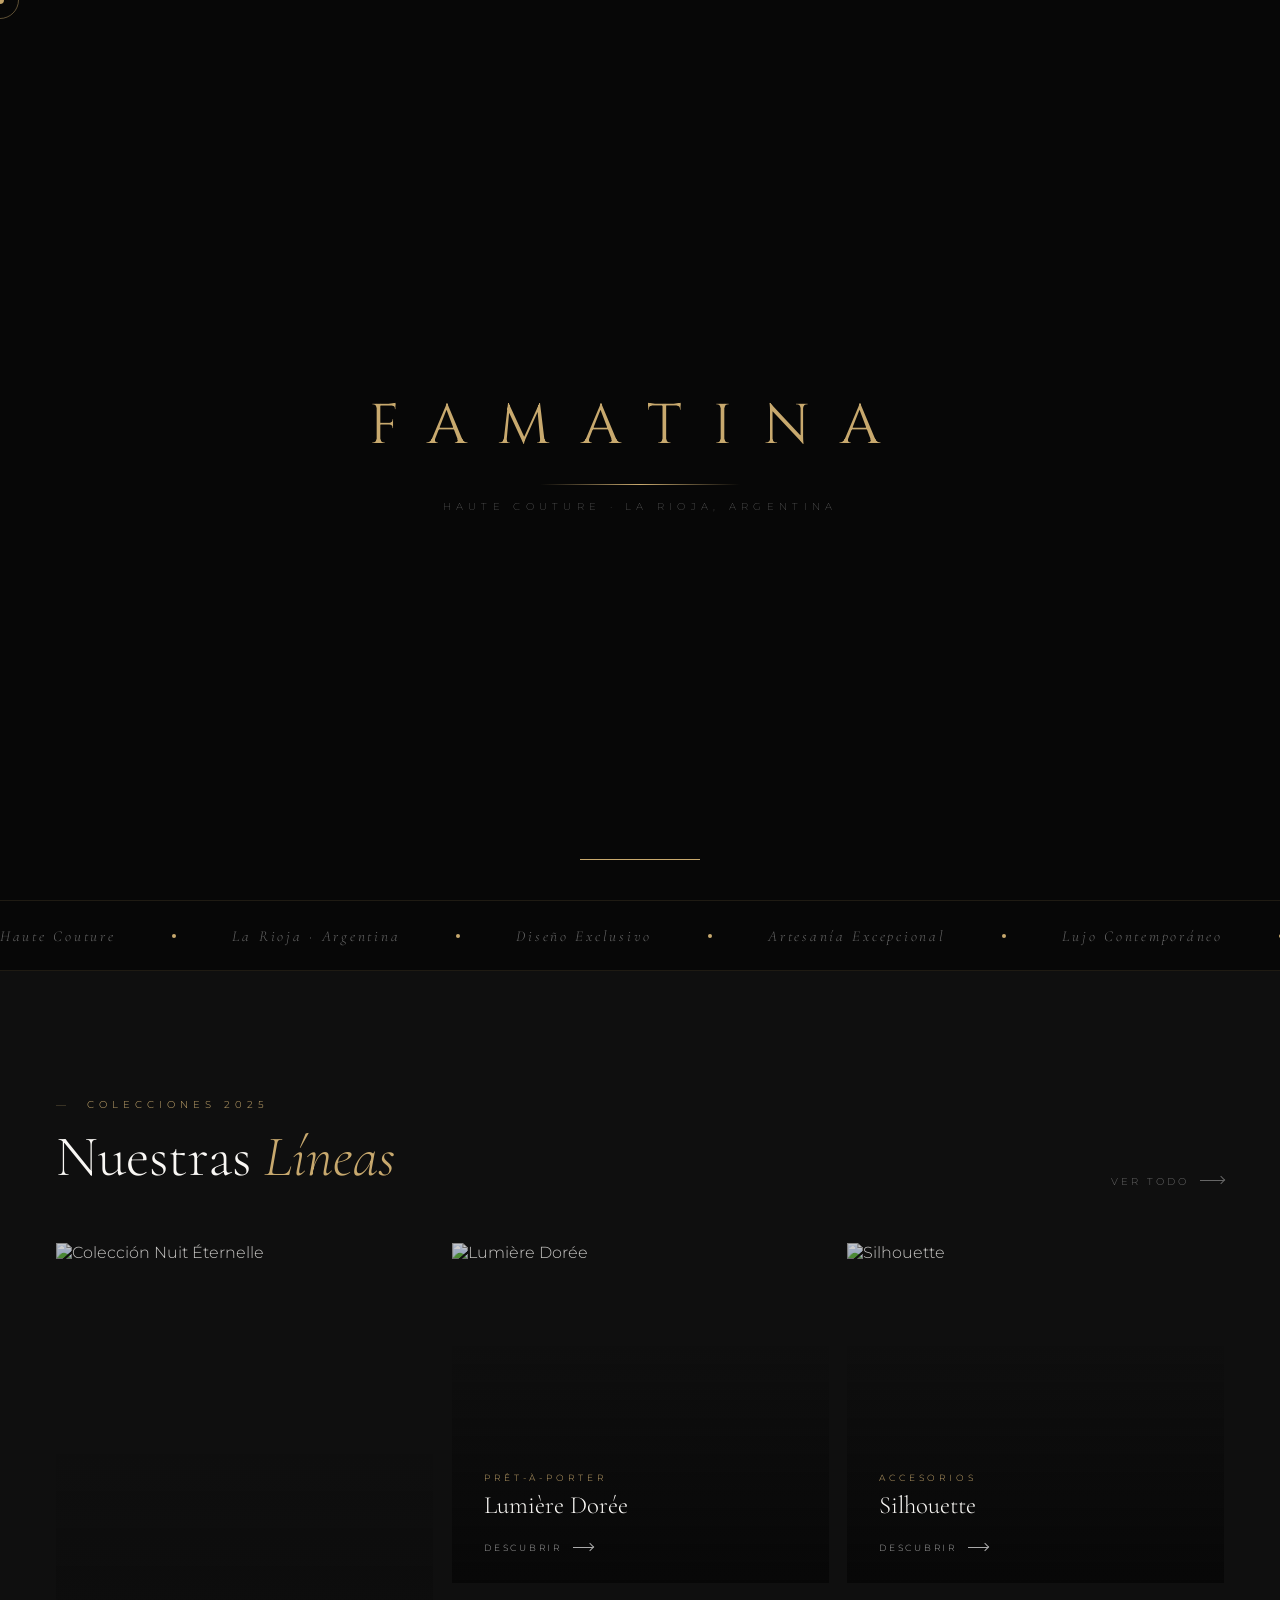
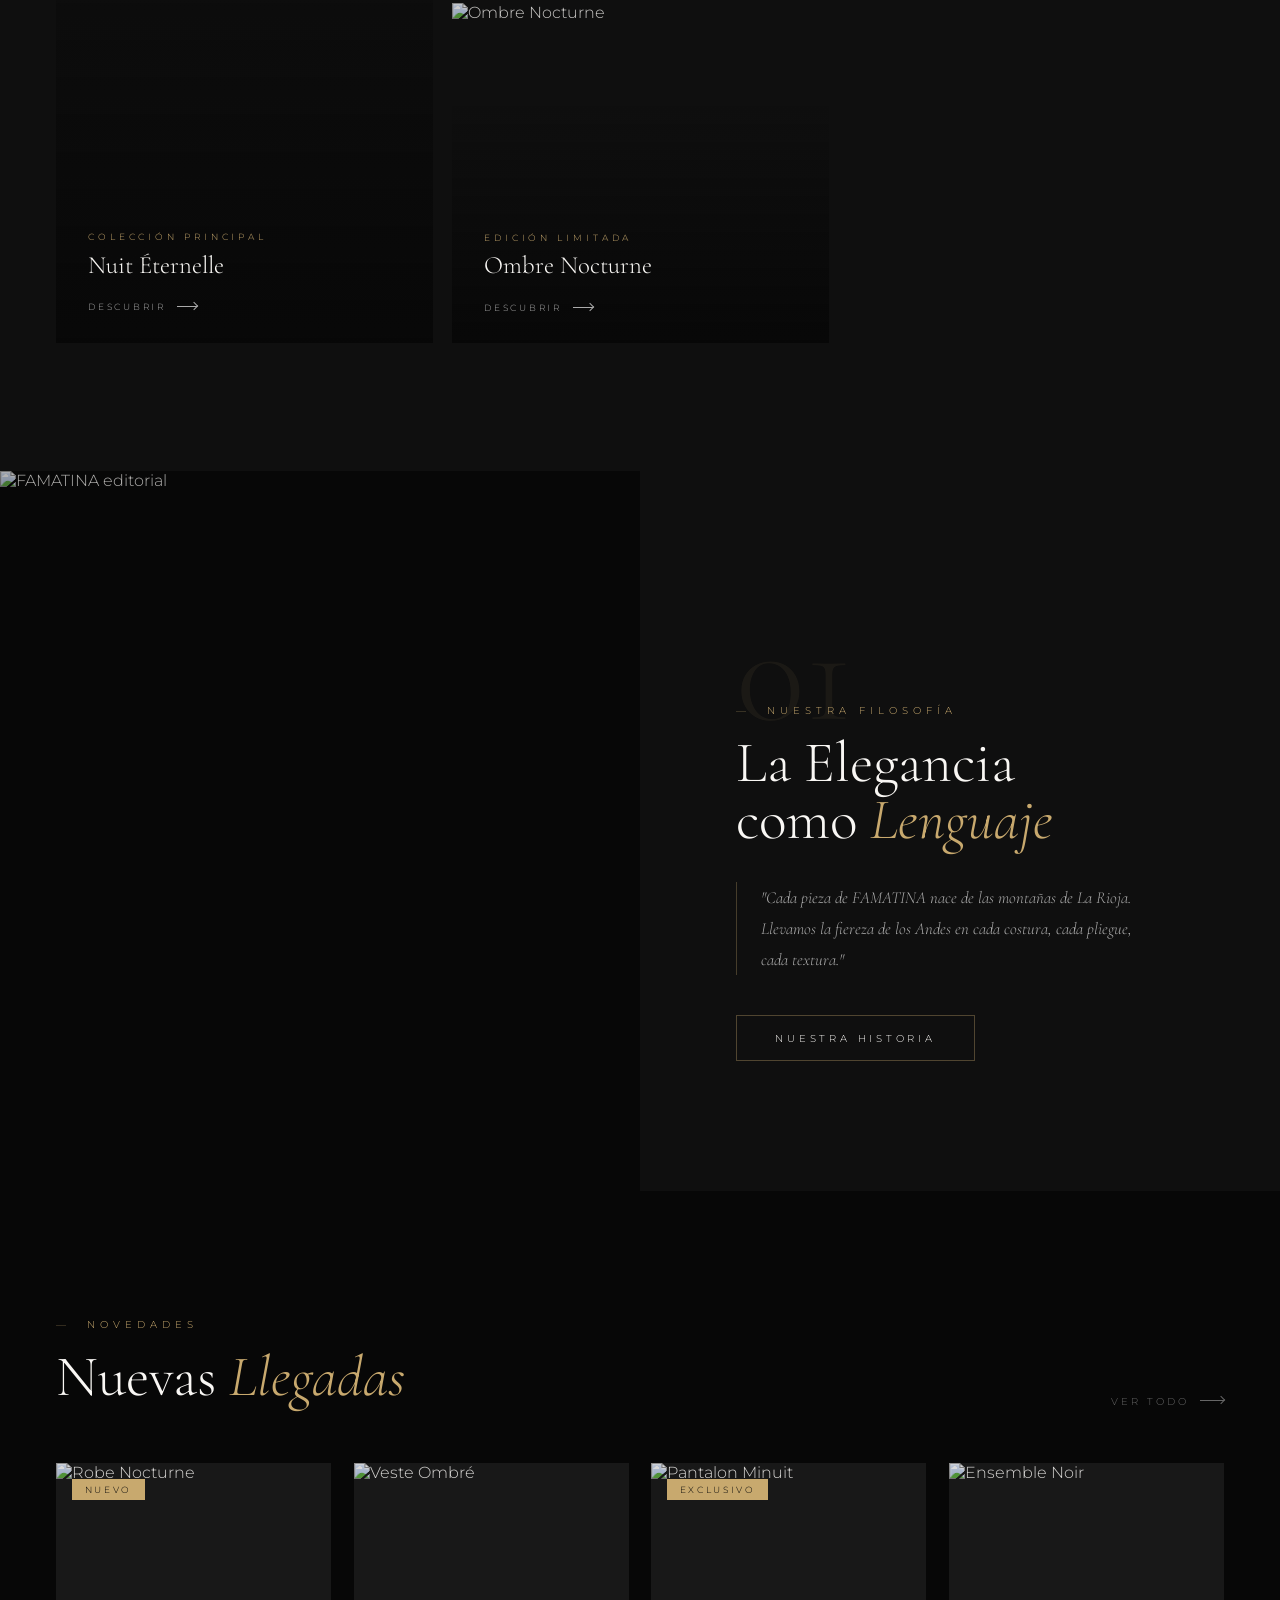
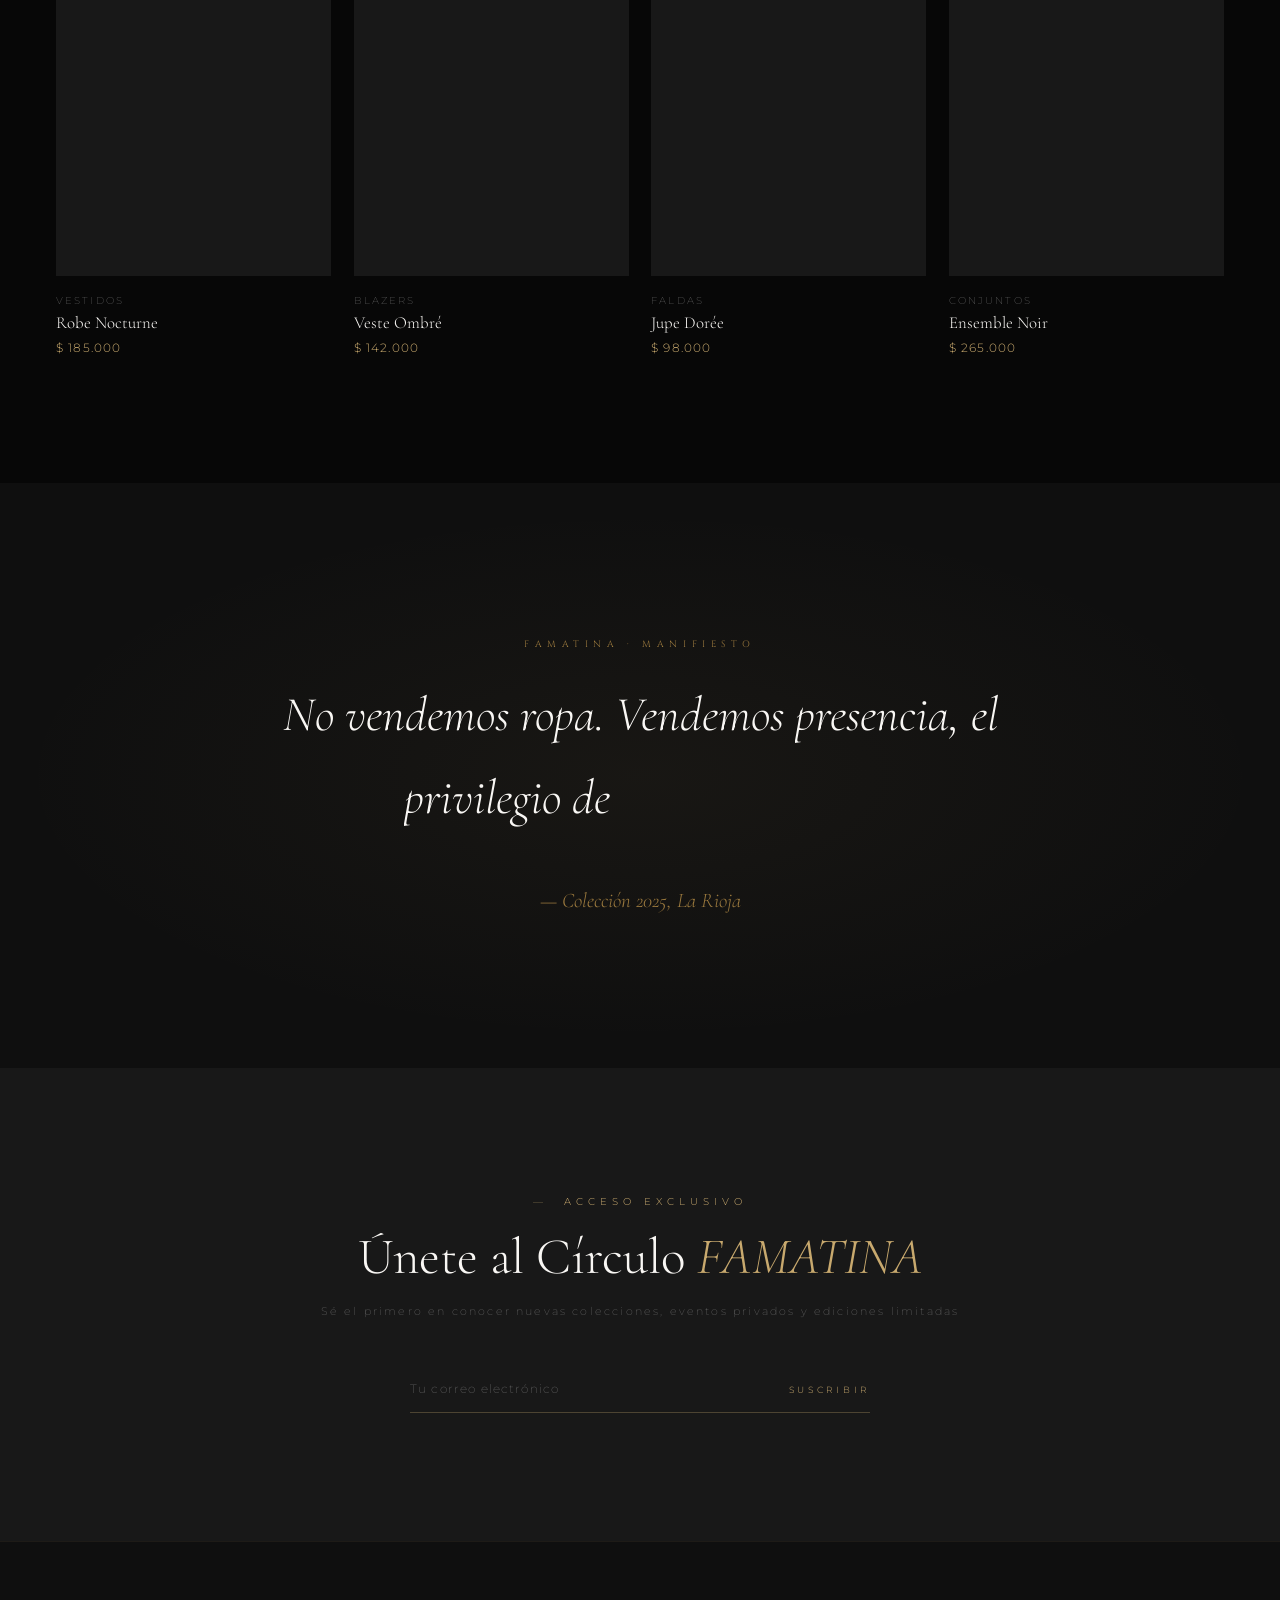
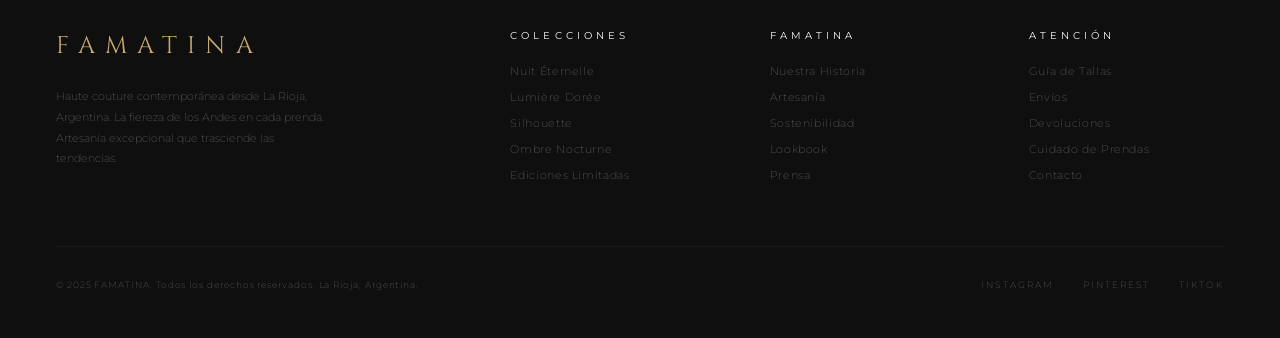
==== index.html @ a71c93b6 "FAMATINA — Sitio web completo - 5 páginas: index, colecciones, lookbook, nosotros, contacto - Animac" ====
<!DOCTYPE html>
<html lang="es">
<head>
  <meta charset="UTF-8">
  <meta name="viewport" content="width=device-width,initial-scale=1.0">
  <title>FAMATINA — Haute Couture</title>
  <link rel="preconnect" href="https://fonts.googleapis.com">
  <link rel="preconnect" href="https://fonts.gstatic.com" crossorigin>
  <link href="https://fonts.googleapis.com/css2?family=Cormorant+Garamond:ital,wght@0,200;0,300;0,400;0,600;1,200;1,300;1,400;1,600&family=Montserrat:wght@100;200;300;400;500&family=Cinzel:wght@400;600;700&display=swap" rel="stylesheet">
  <link rel="stylesheet" href="styles.css">
  <style>
    /* ── HERO ── */
    .hero {
      height:100vh; min-height:700px; position:relative;
      display:flex; align-items:flex-end; padding:7rem 3.5rem 5rem;
      overflow:hidden;
    }
    .hero-bg {
      position:absolute; inset:0; z-index:0;
      background:linear-gradient(145deg,#0a0a08 0%,#0e0c08 50%,#0a0a0a 100%);
    }
    /* Right editorial panel with real fashion image */
    .hero-panel {
      position:absolute; right:0; top:0;
      width:52%; height:100%; z-index:1; overflow:hidden;
    }
    .hero-panel img {
      position:absolute; inset:0; width:100%; height:100%;
      object-fit:cover; object-position:center top;
      filter:brightness(.75) contrast(1.1) saturate(.85);
    }
    .hero-panel::after {
      content:''; position:absolute; inset:0;
      background:linear-gradient(90deg, var(--c-black) 0%, transparent 40%);
      z-index:2;
    }
    .hero-fade {
      position:absolute; inset:0; z-index:2;
      background:
        linear-gradient(90deg, var(--c-black) 28%, rgba(7,7,7,.55) 50%, rgba(7,7,7,.1) 75%),
        linear-gradient(180deg, rgba(7,7,7,.25) 0%, transparent 20%, transparent 65%, rgba(7,7,7,.7) 100%);
    }
    .hero-content { position:relative; z-index:3; max-width:620px; }
    .hero-eyebrow {
      font-size:.62rem; font-weight:300; letter-spacing:.5em;
      text-transform:uppercase; color:var(--c-gold);
      margin-bottom:1.8rem; display:flex; align-items:center; gap:1.2rem;
      opacity:0; animation:fadeUp 1s 2.6s var(--ease-out) forwards;
    }
    .hero-eyebrow::before { content:''; width:30px; height:1px; background:var(--c-gold-d); }
    .hero-h1 {
      font-family:var(--f-serif); font-size:clamp(3.5rem,7.5vw,7.5rem);
      font-weight:200; line-height:.88; letter-spacing:-.01em; color:var(--c-white);
      margin-bottom:.5rem;
      opacity:0; animation:fadeUp 1.2s 2.8s var(--ease-out) forwards;
    }
    .hero-brand {
      font-family:var(--f-display); font-size:clamp(3rem,7vw,7rem);
      font-weight:600; letter-spacing:.08em; color:var(--c-gold);
      line-height:1; margin-bottom:2.2rem;
      opacity:0; animation:fadeUp 1.2s 3s var(--ease-out) forwards;
    }
    .hero-flip-line {
      font-family:var(--f-serif); font-size:1.3rem; font-weight:200;
      color:var(--c-silver); margin-bottom:3rem;
      display:flex; align-items:center; gap:.5rem; flex-wrap:wrap;
      opacity:0; animation:fadeUp 1s 3.2s var(--ease-out) forwards;
    }
    .hero-ctas {
      display:flex; gap:1.25rem; flex-wrap:wrap;
      opacity:0; animation:fadeUp 1s 3.4s var(--ease-out) forwards;
    }
    .hero-scroll {
      position:absolute; bottom:2.5rem; right:3.5rem; z-index:3;
      display:flex; flex-direction:column; align-items:center; gap:.8rem;
      opacity:0; animation:fadeUp .8s 3.8s ease forwards;
    }
    .hero-scroll span {
      writing-mode:vertical-rl; font-size:.55rem; font-weight:200;
      letter-spacing:.5em; text-transform:uppercase; color:var(--c-gray);
    }
    .scroll-line {
      width:1px; height:0;
      background:linear-gradient(180deg, var(--c-gold), transparent);
      animation:scrollGrow 1.5s 4s ease infinite alternate;
    }
    @keyframes scrollGrow { from{height:0;opacity:0} to{height:55px;opacity:1} }
    @keyframes fadeUp { from{opacity:0;transform:translateY(16px)} to{opacity:1;transform:translateY(0)} }

    /* ── COLLECTIONS ── */
    .sec-col { padding:8rem 3.5rem; background:var(--c-off); }
    .col-hdr { display:flex; justify-content:space-between; align-items:flex-end; margin-bottom:3.5rem; }
    .col-grid {
      display:grid; grid-template-columns:repeat(3,1fr);
      grid-template-rows:1fr 1fr; gap:1.2rem; height:700px;
    }
    .col-card { position:relative; overflow:hidden; cursor:none; }
    .col-card:first-child { grid-row:span 2; }
    .col-card img {
      position:absolute; inset:0; width:100%; height:100%;
      object-fit:cover; transition:transform .9s var(--ease-out);
      filter:brightness(.8) saturate(.9);
    }
    .col-card:hover img { transform:scale(1.06); }

    /* ── EDITORIAL SPLIT ── */
    .sec-edit { display:grid; grid-template-columns:1fr 1fr; min-height:80vh; }
    .edit-img { position:relative; overflow:hidden; }
    .edit-img img { position:absolute; inset:0; width:100%; height:100%; object-fit:cover; object-position:top center; filter:brightness(.7) saturate(.85); transition:transform .9s var(--ease-out); }
    .sec-edit:hover .edit-img img { transform:scale(1.04); }
    .edit-copy { display:flex; flex-direction:column; justify-content:center; padding:7rem 6rem; background:var(--c-off); }
    .edit-num { font-family:var(--f-serif); font-size:9rem; font-weight:200; color:rgba(200,169,110,.07); line-height:1; margin-bottom:-2.5rem; }
    .edit-quote {
      font-family:var(--f-serif); font-size:1.05rem; font-weight:300; font-style:italic;
      line-height:1.85; color:var(--c-silver); max-width:400px; margin:2rem 0 2.5rem;
      padding-left:1.5rem; border-left:1px solid rgba(200,169,110,.3);
    }

    /* ── NEW ARRIVALS ── */
    .sec-arr { padding:8rem 3.5rem; background:var(--c-black); }
    .arr-hdr { display:flex; justify-content:space-between; align-items:flex-end; margin-bottom:3.5rem; }
    .arr-grid { display:grid; grid-template-columns:repeat(4,1fr); gap:1.4rem; }
    .prod { position:relative; }
    .prod-img { aspect-ratio:2/3; overflow:hidden; margin-bottom:1.2rem; position:relative; background:var(--c-dark); }
    .prod-img img { position:absolute; inset:0; width:100%; height:100%; object-fit:cover; object-position:top; filter:brightness(.85) saturate(.9); transition:transform .7s var(--ease-out); }
    .prod:hover .prod-img img { transform:scale(1.05); }
    .prod-tag { position:absolute; top:1rem; left:1rem; font-size:.55rem; font-weight:300; letter-spacing:.3em; text-transform:uppercase; color:var(--c-black); background:var(--c-gold); padding:.3rem .8rem; z-index:2; }
    .prod-fav {
      position:absolute; top:1rem; right:1rem;
      width:34px; height:34px; display:flex; align-items:center; justify-content:center;
      background:rgba(7,7,7,.75); backdrop-filter:blur(4px); border:1px solid rgba(200,169,110,.2);
      opacity:0; transition:opacity .3s; z-index:2;
    }
    .prod:hover .prod-fav { opacity:1; }
    .prod-add {
      position:absolute; bottom:0; left:0; right:0; padding:1rem; text-align:center;
      background:rgba(200,169,110,.92); font-size:.58rem; font-weight:300;
      letter-spacing:.35em; text-transform:uppercase; color:var(--c-black);
      transform:translateY(100%); transition:transform .4s var(--ease-out); z-index:2;
    }
    .prod:hover .prod-add { transform:translateY(0); }
    .prod-cat { font-size:.6rem; font-weight:200; letter-spacing:.22em; text-transform:uppercase; color:var(--c-gray); margin-bottom:.4rem; }
    .prod-name { font-family:var(--f-serif); font-size:1.05rem; font-weight:300; color:var(--c-white); margin-bottom:.5rem; }
    .prod-price { font-size:.72rem; font-weight:300; letter-spacing:.1em; color:var(--c-gold); }

    /* ── MANIFESTO ── */
    .sec-mani {
      min-height:65vh; display:flex; align-items:center; justify-content:center;
      background:var(--c-off); text-align:center; position:relative; overflow:hidden; padding:8rem 3.5rem;
    }
    .sec-mani::before { content:''; position:absolute; inset:0; background:radial-gradient(ellipse 70% 65% at 50% 50%,rgba(200,169,110,.05) 0%,transparent 70%); }
    .mani-inner { position:relative; z-index:1; max-width:820px; }
    .mani-label { font-family:var(--f-display); font-size:.58rem; letter-spacing:.6em; text-transform:uppercase; color:var(--c-gold-d); margin-bottom:2rem; }
    .mani-quote { font-family:var(--f-serif); font-size:clamp(1.8rem,3.8vw,3.2rem); font-weight:200; line-height:1.35; color:var(--c-white); font-style:italic; margin-bottom:2.5rem; }
    .mani-quote strong { font-weight:400; color:var(--c-gold); font-style:normal; }
    .mani-sig { font-family:var(--f-serif); font-size:1.3rem; font-weight:200; font-style:italic; color:var(--c-gold-d); }

    /* ── NEWSLETTER ── */
    .sec-news { background:var(--c-dark); padding:8rem 3.5rem; text-align:center; }
    .news-title { font-family:var(--f-serif); font-size:clamp(2rem,4vw,3.5rem); font-weight:200; color:var(--c-white); margin-bottom:1rem; }
    .news-sub { font-size:.68rem; font-weight:200; letter-spacing:.2em; color:var(--c-gray); margin-bottom:3rem; }
    .news-form { display:flex; max-width:460px; margin:0 auto; border-bottom:1px solid rgba(200,169,110,.3); }
    .news-input { flex:1; background:none; border:none; outline:none; font-family:var(--f-sans); font-size:.72rem; font-weight:200; letter-spacing:.1em; color:var(--c-white); padding:1rem 0; }
    .news-input::placeholder { color:var(--c-gray); }
    .news-btn { font-size:.58rem; font-weight:300; letter-spacing:.4em; text-transform:uppercase; color:var(--c-gold); padding:1rem 0 1rem 1.5rem; transition:color .3s, letter-spacing .3s; }
    .news-btn:hover { color:var(--c-gold-l); letter-spacing:.5em; }

    /* ── RESPONSIVE ── */
    @media (max-width:1024px) { .arr-grid{grid-template-columns:repeat(2,1fr);} }
    @media (max-width:900px) {
      .hero{padding:5rem 2rem 4rem;}
      .col-grid{grid-template-columns:1fr 1fr;height:auto;}
      .col-card:first-child{grid-row:auto;grid-column:span 2;aspect-ratio:16/9;}
      .col-card:not(:first-child){aspect-ratio:3/4;}
      .sec-edit{grid-template-columns:1fr;}
      .edit-img{display:none;} .edit-copy{padding:5rem 3rem;}
    }
    @media (max-width:600px) {
      .sec-col,.sec-arr,.sec-mani,.sec-news{padding:5rem 1.5rem;}
      .hero{padding:5rem 1.5rem 3.5rem;}
      .hero-panel{width:0;}
      .col-grid{grid-template-columns:1fr;height:auto;}
      .col-card:first-child{grid-column:auto;aspect-ratio:3/4;}
      .arr-grid{grid-template-columns:1fr;}
      .hero-ctas{flex-direction:column;}
    }
  </style>
</head>
<body>

<div id="cursor"></div>
<div id="cursor-ring"></div>

<!-- LOADER -->
<div id="loader">
  <div class="ld-logo scramble-text" data-text="FAMATINA">FAMATINA</div>
  <div class="ld-line"></div>
  <div class="ld-sub">Haute Couture · La Rioja, Argentina</div>
  <div class="ld-bar"></div>
</div>

<!-- NAV -->
<nav id="nav">
  <div class="nav-group left">
    <a href="colecciones.html" class="nav-link">Colecciones</a>
    <a href="lookbook.html" class="nav-link">Lookbook</a>
    <a href="nosotros.html" class="nav-link">Nosotros</a>
  </div>
  <a href="index.html" class="nav-logo sparkle-el">FAMATINA</a>
  <div class="nav-group">
    <a href="contacto.html" class="nav-link">Contacto</a>
    <a href="#" aria-label="Buscar">
      <svg class="nav-ico" viewBox="0 0 24 24"><circle cx="11" cy="11" r="7"/><path d="m21 21-4.4-4.4"/></svg>
    </a>
    <a href="#" aria-label="Carrito">
      <svg class="nav-ico" viewBox="0 0 24 24"><path d="M6 2 3 6v14a2 2 0 0 0 2 2h14a2 2 0 0 0 2-2V6l-3-4z"/><line x1="3" y1="6" x2="21" y2="6"/><path d="M16 10a4 4 0 0 1-8 0"/></svg>
    </a>
  </div>
</nav>

<!-- HERO -->
<section class="hero">
  <div class="hero-bg">
    <div class="aurora-bg"></div>
    <div class="beam-container">
      <div class="beam beam-1"></div>
      <div class="beam beam-2"></div>
      <div class="beam beam-3"></div>
    </div>
  </div>
  <div class="hero-panel">
    <img src="https://images.unsplash.com/photo-1515886657613-9f3515b0c78f?w=900&h=1200&fit=crop&auto=format&q=80" alt="FAMATINA fashion editorial" loading="eager">
  </div>
  <div class="hero-fade"></div>
  <div class="hero-content">
    <p class="hero-eyebrow">Colección Otoño · Invierno 2025</p>
    <h1 class="hero-h1">El Arte de</h1>
    <div class="hero-brand">FAMATINA</div>
    <p class="hero-flip-line">
      La
      <span class="flip-words-wrap" data-words="Elegancia,Presencia,Identidad,Gracia,Poderío"></span>
      &nbsp;argentina
    </p>
    <div class="hero-ctas">
      <a href="colecciones.html" class="btn btn-gold mag-btn">Explorar Colección</a>
      <a href="lookbook.html" class="btn btn-ghost mag-btn">Ver Lookbook</a>
    </div>
  </div>
  <div class="hero-scroll" aria-hidden="true">
    <div class="scroll-line"></div>
    <span>Scroll</span>
  </div>
</section>

<!-- MARQUEE -->
<div class="marquee-wrap" aria-hidden="true">
  <div class="marquee-track">
    <span class="m-item">Haute Couture <span class="m-dot"></span></span>
    <span class="m-item">La Rioja · Argentina <span class="m-dot"></span></span>
    <span class="m-item">Diseño Exclusivo <span class="m-dot"></span></span>
    <span class="m-item">Artesanía Excepcional <span class="m-dot"></span></span>
    <span class="m-item">Lujo Contemporáneo <span class="m-dot"></span></span>
    <span class="m-item">Edición Limitada <span class="m-dot"></span></span>
    <span class="m-item">Haute Couture <span class="m-dot"></span></span>
    <span class="m-item">La Rioja · Argentina <span class="m-dot"></span></span>
    <span class="m-item">Diseño Exclusivo <span class="m-dot"></span></span>
    <span class="m-item">Artesanía Excepcional <span class="m-dot"></span></span>
    <span class="m-item">Lujo Contemporáneo <span class="m-dot"></span></span>
    <span class="m-item">Edición Limitada <span class="m-dot"></span></span>
  </div>
</div>

<!-- COLLECTIONS -->
<section class="sec-col">
  <div class="col-hdr">
    <div>
      <p class="s-label rv">Colecciones 2025</p>
      <h2 class="s-title rv rv-d1">Nuestras <em>Líneas</em></h2>
    </div>
    <a href="colecciones.html" class="arr-link rv rv-d2">Ver Todo <span class="arr"></span></a>
  </div>
  <div class="col-grid spotlight-grid">
    <div class="col-card moving-border-card tilt-card rv">
      <img src="https://images.unsplash.com/photo-1558618666-fcd25c85cd64?w=600&h=900&fit=crop&auto=format&q=80" alt="Colección Nuit Éternelle">
      <div class="card-shade"></div>
      <div class="card-info">
        <p class="card-cat">Colección Principal</p>
        <h3 class="card-name">Nuit Éternelle</h3>
        <a href="colecciones.html" class="card-cta">Descubrir <span class="card-arr"></span></a>
      </div>
    </div>
    <div class="col-card moving-border-card tilt-card rv rv-d1">
      <img src="https://images.unsplash.com/photo-1539109136881-3be0616acf4b?w=600&h=500&fit=crop&auto=format&q=80" alt="Lumière Dorée">
      <div class="card-shade"></div>
      <div class="card-info">
        <p class="card-cat">Prêt-à-Porter</p>
        <h3 class="card-name">Lumière Dorée</h3>
        <a href="colecciones.html" class="card-cta">Descubrir <span class="card-arr"></span></a>
      </div>
    </div>
    <div class="col-card moving-border-card tilt-card rv rv-d2">
      <img src="https://images.unsplash.com/photo-1445205170230-053b83016050?w=600&h=500&fit=crop&auto=format&q=80" alt="Silhouette">
      <div class="card-shade"></div>
      <div class="card-info">
        <p class="card-cat">Accesorios</p>
        <h3 class="card-name">Silhouette</h3>
        <a href="colecciones.html" class="card-cta">Descubrir <span class="card-arr"></span></a>
      </div>
    </div>
    <div class="col-card moving-border-card tilt-card rv rv-d3">
      <img src="https://images.unsplash.com/photo-1490481651871-ab68de25d43d?w=600&h=500&fit=crop&auto=format&q=80" alt="Ombre Nocturne">
      <div class="card-shade"></div>
      <div class="card-info">
        <p class="card-cat">Edición Limitada</p>
        <h3 class="card-name">Ombre Nocturne</h3>
        <a href="colecciones.html" class="card-cta">Descubrir <span class="card-arr"></span></a>
      </div>
    </div>
  </div>
</section>

<!-- EDITORIAL SPLIT -->
<section class="sec-edit">
  <div class="edit-img rv">
    <img src="https://images.unsplash.com/photo-1469334031218-e382a71b716b?w=700&h=900&fit=crop&auto=format&q=80" alt="FAMATINA editorial">
  </div>
  <div class="edit-copy">
    <div class="edit-num rv">01</div>
    <p class="s-label rv rv-d1">Nuestra Filosofía</p>
    <h2 class="s-title rv rv-d2">La Elegancia<br>como <em>Lenguaje</em></h2>
    <blockquote class="edit-quote rv rv-d3">
      "Cada pieza de FAMATINA nace de las montañas de La Rioja. Llevamos la fiereza de los Andes en cada costura, cada pliegue, cada textura."
    </blockquote>
    <a href="nosotros.html" class="btn btn-ghost rv rv-d4" style="display:inline-flex;align-self:flex-start;">Nuestra Historia</a>
  </div>
</section>

<!-- NEW ARRIVALS -->
<section class="sec-arr">
  <div class="arr-hdr">
    <div>
      <p class="s-label rv">Novedades</p>
      <h2 class="s-title rv rv-d1">Nuevas <em>Llegadas</em></h2>
    </div>
    <a href="colecciones.html" class="arr-link rv rv-d2">Ver Todo <span class="arr"></span></a>
  </div>
  <div class="arr-grid spotlight-grid">
    <div class="prod rv rv-d1">
      <div class="prod-img tilt-card">
        <img src="https://images.unsplash.com/photo-1568252542512-9fe8fe9c87bb?w=500&h=750&fit=crop&auto=format&q=80" alt="Robe Nocturne">
        <span class="prod-tag">Nuevo</span>
        <div class="prod-fav" aria-label="Favorito"><svg width="14" height="14" viewBox="0 0 24 24" fill="none" stroke="#C8A96E" stroke-width="1.5"><path d="M20.84 4.61a5.5 5.5 0 0 0-7.78 0L12 5.67l-1.06-1.06a5.5 5.5 0 0 0-7.78 7.78l1.06 1.06L12 21.23l7.78-7.78 1.06-1.06a5.5 5.5 0 0 0 0-7.78z"/></svg></div>
        <div class="prod-add">Agregar al carrito</div>
      </div>
      <p class="prod-cat">Vestidos</p>
      <h4 class="prod-name">Robe Nocturne</h4>
      <p class="prod-price">$ 185.000</p>
    </div>
    <div class="prod rv rv-d2">
      <div class="prod-img tilt-card">
        <img src="https://images.unsplash.com/photo-1509631179647-0177331693ae?w=500&h=750&fit=crop&auto=format&q=80" alt="Veste Ombré">
        <div class="prod-fav" aria-label="Favorito"><svg width="14" height="14" viewBox="0 0 24 24" fill="none" stroke="#C8A96E" stroke-width="1.5"><path d="M20.84 4.61a5.5 5.5 0 0 0-7.78 0L12 5.67l-1.06-1.06a5.5 5.5 0 0 0-7.78 7.78l1.06 1.06L12 21.23l7.78-7.78 1.06-1.06a5.5 5.5 0 0 0 0-7.78z"/></svg></div>
        <div class="prod-add">Agregar al carrito</div>
      </div>
      <p class="prod-cat">Blazers</p>
      <h4 class="prod-name">Veste Ombré</h4>
      <p class="prod-price">$ 142.000</p>
    </div>
    <div class="prod rv rv-d3">
      <div class="prod-img tilt-card">
        <img src="https://images.unsplash.com/photo-1483985988355-763728e1935b?w=500&h=750&fit=crop&auto=format&q=80" alt="Pantalon Minuit">
        <span class="prod-tag">Exclusivo</span>
        <div class="prod-fav" aria-label="Favorito"><svg width="14" height="14" viewBox="0 0 24 24" fill="none" stroke="#C8A96E" stroke-width="1.5"><path d="M20.84 4.61a5.5 5.5 0 0 0-7.78 0L12 5.67l-1.06-1.06a5.5 5.5 0 0 0-7.78 7.78l1.06 1.06L12 21.23l7.78-7.78 1.06-1.06a5.5 5.5 0 0 0 0-7.78z"/></svg></div>
        <div class="prod-add">Agregar al carrito</div>
      </div>
      <p class="prod-cat">Faldas</p>
      <h4 class="prod-name">Jupe Dorée</h4>
      <p class="prod-price">$ 98.000</p>
    </div>
    <div class="prod rv rv-d4">
      <div class="prod-img tilt-card">
        <img src="https://images.unsplash.com/photo-1434389677669-e08b4cac3105?w=500&h=750&fit=crop&auto=format&q=80" alt="Ensemble Noir">
        <div class="prod-fav" aria-label="Favorito"><svg width="14" height="14" viewBox="0 0 24 24" fill="none" stroke="#C8A96E" stroke-width="1.5"><path d="M20.84 4.61a5.5 5.5 0 0 0-7.78 0L12 5.67l-1.06-1.06a5.5 5.5 0 0 0-7.78 7.78l1.06 1.06L12 21.23l7.78-7.78 1.06-1.06a5.5 5.5 0 0 0 0-7.78z"/></svg></div>
        <div class="prod-add">Agregar al carrito</div>
      </div>
      <p class="prod-cat">Conjuntos</p>
      <h4 class="prod-name">Ensemble Noir</h4>
      <p class="prod-price">$ 265.000</p>
    </div>
  </div>
</section>

<!-- MANIFESTO -->
<section class="sec-mani">
  <div class="mani-inner">
    <p class="mani-label rv">Famatina · Manifiesto</p>
    <blockquote class="mani-quote rv rv-d2 reveal-words">
      No vendemos ropa. Vendemos presencia, el privilegio de ser inolvidable.
    </blockquote>
    <p class="mani-sig rv rv-d3">— Colección 2025, La Rioja</p>
  </div>
</section>

<!-- NEWSLETTER -->
<section class="sec-news">
  <p class="s-label rv" style="justify-content:center;">Acceso Exclusivo</p>
  <h2 class="news-title rv rv-d1">Únete al Círculo <em style="font-style:italic;color:var(--c-gold)">FAMATINA</em></h2>
  <p class="news-sub rv rv-d2">Sé el primero en conocer nuevas colecciones, eventos privados y ediciones limitadas</p>
  <form class="news-form rv rv-d3" onsubmit="return false;">
    <input type="email" class="news-input" placeholder="Tu correo electrónico" aria-label="Email">
    <button type="submit" class="news-btn">Suscribir</button>
  </form>
</section>

<!-- FOOTER -->
<footer>
  <div class="ft-top">
    <div>
      <span class="ft-logo">FAMATINA</span>
      <p class="ft-desc">Haute couture contemporánea desde La Rioja, Argentina. La fiereza de los Andes en cada prenda. Artesanía excepcional que trasciende las tendencias.</p>
    </div>
    <div>
      <p class="ft-col-title">Colecciones</p>
      <div class="ft-links">
        <a href="colecciones.html" class="ft-link">Nuit Éternelle</a>
        <a href="colecciones.html" class="ft-link">Lumière Dorée</a>
        <a href="colecciones.html" class="ft-link">Silhouette</a>
        <a href="colecciones.html" class="ft-link">Ombre Nocturne</a>
        <a href="colecciones.html" class="ft-link">Ediciones Limitadas</a>
      </div>
    </div>
    <div>
      <p class="ft-col-title">FAMATINA</p>
      <div class="ft-links">
        <a href="nosotros.html" class="ft-link">Nuestra Historia</a>
        <a href="nosotros.html" class="ft-link">Artesanía</a>
        <a href="nosotros.html" class="ft-link">Sostenibilidad</a>
        <a href="lookbook.html" class="ft-link">Lookbook</a>
        <a href="contacto.html" class="ft-link">Prensa</a>
      </div>
    </div>
    <div>
      <p class="ft-col-title">Atención</p>
      <div class="ft-links">
        <a href="#" class="ft-link">Guía de Tallas</a>
        <a href="#" class="ft-link">Envíos</a>
        <a href="#" class="ft-link">Devoluciones</a>
        <a href="#" class="ft-link">Cuidado de Prendas</a>
        <a href="contacto.html" class="ft-link">Contacto</a>
      </div>
    </div>
  </div>
  <div class="ft-bottom">
    <p class="ft-copy">© 2025 FAMATINA. Todos los derechos reservados. La Rioja, Argentina.</p>
    <div class="ft-socials">
      <a href="#" class="ft-soc">Instagram</a>
      <a href="#" class="ft-soc">Pinterest</a>
      <a href="#" class="ft-soc">TikTok</a>
    </div>
  </div>
</footer>

<script src="script.js"></script>
</body>
</html>
---- styles.css ----
/* ═══════════════════════════════════════════════
   FAMATINA — Shared Design System
   Animaciones inspiradas en 21st.dev / Aceternity
═══════════════════════════════════════════════ */

/* ── Variables ── */
:root {
  --c-black:  #070707;
  --c-off:    #0F0F0F;
  --c-dark:   #181818;
  --c-mid:    #2A2A2A;
  --c-gray:   #666666;
  --c-silver: #AAAAAA;
  --c-cream:  #EDE8DF;
  --c-white:  #F9F7F4;
  --c-gold:   #C8A96E;
  --c-gold-l: #DFC28E;
  --c-gold-d: #9C7A3E;

  --f-serif:   'Cormorant Garamond', Georgia, serif;
  --f-display: 'Cinzel', Georgia, serif;
  --f-sans:    'Montserrat', Arial, sans-serif;

  --ease-out: cubic-bezier(0.16,1,0.3,1);
  --ease-in:  cubic-bezier(0.7,0,0.84,0);
}

/* ── Reset ── */
*, *::before, *::after { box-sizing:border-box; margin:0; padding:0; }
html { scroll-behavior:smooth; }
body {
  background: var(--c-black);
  color: var(--c-white);
  font-family: var(--f-sans);
  font-weight: 300;
  overflow-x: hidden;
  cursor: none;
}
a { text-decoration:none; color:inherit; }
button { border:none; background:none; cursor:none; font-family:inherit; }
img { display:block; width:100%; height:100%; object-fit:cover; }

/* ── Scrollbar ── */
::-webkit-scrollbar { width:2px; }
::-webkit-scrollbar-track { background:var(--c-black); }
::-webkit-scrollbar-thumb { background:var(--c-gold); }

/* ── Grain texture ── */
body::after {
  content:'';
  position:fixed; inset:0;
  pointer-events:none;
  z-index:8000;
  opacity:0.028;
  background-image:url("data:image/svg+xml,%3Csvg viewBox='0 0 256 256' xmlns='http://www.w3.org/2000/svg'%3E%3Cfilter id='n'%3E%3CfeTurbulence type='fractalNoise' baseFrequency='0.9' numOctaves='4' stitchTiles='stitch'/%3E%3C/filter%3E%3Crect width='100%25' height='100%25' filter='url(%23n)'/%3E%3C/svg%3E");
  background-size:160px;
}

/* ════════════════════════════════
   CURSOR (21st.dev magnetic style)
════════════════════════════════ */
#cursor {
  position:fixed; width:8px; height:8px;
  background:var(--c-gold); border-radius:50%;
  pointer-events:none; z-index:9999;
  transform:translate(-50%,-50%);
  transition:width .2s var(--ease-out), height .2s var(--ease-out), background .2s;
  mix-blend-mode:difference;
}
#cursor-ring {
  position:fixed; width:38px; height:38px;
  border:1px solid rgba(200,169,110,.45); border-radius:50%;
  pointer-events:none; z-index:9998;
  transform:translate(-50%,-50%);
  transition:opacity .3s, transform .08s;
}
.cursor-hover #cursor { width:54px; height:54px; background:rgba(200,169,110,.12); }
.cursor-hover #cursor-ring { opacity:0; }
.cursor-link #cursor { width:14px; height:14px; }

/* ════════════════════════════════
   LOADER
════════════════════════════════ */
#loader {
  position:fixed; inset:0; z-index:9500;
  background:var(--c-black);
  display:flex; flex-direction:column;
  align-items:center; justify-content:center;
  transition:opacity .9s ease, visibility .9s ease;
}
#loader.gone { opacity:0; visibility:hidden; pointer-events:none; }
.ld-logo {
  font-family:var(--f-display);
  font-size:clamp(1.8rem,5vw,3.5rem);
  letter-spacing:.55em; color:var(--c-gold);
  animation:fadeUp 1.2s var(--ease-out) forwards;
}
.ld-line {
  width:0; height:1px;
  background:linear-gradient(90deg,transparent,var(--c-gold),transparent);
  margin-top:1.2rem;
  animation:lineGrow 1.6s .4s var(--ease-out) forwards;
}
.ld-sub {
  font-size:.6rem; font-weight:200; letter-spacing:.55em;
  text-transform:uppercase; color:var(--c-gray);
  margin-top:1rem; opacity:0;
  animation:fadeUp .8s 1.3s ease forwards;
}
.ld-bar {
  position:absolute; bottom:2.5rem;
  width:120px; height:1px; background:var(--c-mid); overflow:hidden;
}
.ld-bar::after {
  content:''; position:absolute; left:0; top:0; height:100%;
  background:var(--c-gold);
  animation:barFill 2s .2s var(--ease-out) forwards;
}
@keyframes fadeUp   { from{opacity:0;transform:translateY(16px)} to{opacity:1;transform:translateY(0)} }
@keyframes lineGrow { from{width:0} to{width:200px} }
@keyframes barFill  { from{width:0} to{width:100%} }

/* ════════════════════════════════
   NAVIGATION
════════════════════════════════ */
nav {
  position:fixed; top:0; left:0; right:0; z-index:500;
  padding:2rem 3.5rem;
  display:flex; align-items:center; justify-content:space-between;
  transition:background .5s, padding .4s, border-color .5s;
  border-bottom:1px solid transparent;
}
nav.scrolled {
  background:rgba(7,7,7,.92);
  backdrop-filter:blur(24px);
  -webkit-backdrop-filter:blur(24px);
  padding:1.2rem 3.5rem;
  border-bottom-color:rgba(200,169,110,.1);
}
.nav-group { display:flex; align-items:center; gap:2.8rem; }
.nav-link {
  font-size:.65rem; font-weight:300; letter-spacing:.22em;
  text-transform:uppercase; color:var(--c-silver); position:relative; transition:color .3s;
}
.nav-link::after {
  content:''; position:absolute; bottom:-3px; left:0;
  width:0; height:1px; background:var(--c-gold);
  transition:width .35s var(--ease-out);
}
.nav-link:hover, .nav-link.active { color:var(--c-white); }
.nav-link:hover::after, .nav-link.active::after { width:100%; }
.nav-logo {
  font-family:var(--f-display);
  font-size:1.25rem; letter-spacing:.42em; color:var(--c-gold); font-weight:400;
  position:absolute; left:50%; transform:translateX(-50%);
  transition:letter-spacing .4s var(--ease-out);
}
.nav-logo:hover { letter-spacing:.55em; }
.nav-ico {
  width:18px; height:18px; stroke:var(--c-silver);
  fill:none; stroke-width:1.5; transition:stroke .3s;
}
.nav-ico:hover { stroke:var(--c-gold); }

/* ════════════════════════════════
   BUTTONS
════════════════════════════════ */
.btn {
  display:inline-flex; align-items:center; gap:.9rem;
  font-family:var(--f-sans); font-size:.62rem; font-weight:300;
  letter-spacing:.38em; text-transform:uppercase; padding:1rem 2.4rem;
  transition:letter-spacing .4s var(--ease-out), background .3s, color .3s, border-color .3s, transform .3s;
  position:relative; overflow:hidden;
}
/* Moving border variant */
.btn-gold { background:var(--c-gold); color:var(--c-black); }
.btn-gold:hover { background:var(--c-gold-l); letter-spacing:.48em; }
.btn-ghost { color:var(--c-white); border:1px solid rgba(200,169,110,.35); }
.btn-ghost:hover { border-color:var(--c-gold); color:var(--c-gold); letter-spacing:.48em; }

/* Magnetic button wrapper */
.mag-wrap { display:inline-block; position:relative; }

/* ════════════════════════════════
   SECTION BASE
════════════════════════════════ */
.s-label {
  font-size:.6rem; font-weight:300; letter-spacing:.52em;
  text-transform:uppercase; color:var(--c-gold);
  margin-bottom:1.2rem; display:flex; align-items:center; gap:1rem;
}
.s-label::before { content:'—'; opacity:.6; }
.s-title {
  font-family:var(--f-serif);
  font-size:clamp(2.2rem,4.5vw,4.2rem);
  font-weight:200; line-height:1.0; color:var(--c-white);
}
.s-title em { font-style:italic; color:var(--c-gold); }

/* ════════════════════════════════
   SCROLL REVEAL
════════════════════════════════ */
.rv {
  opacity:0; transform:translateY(38px);
  transition:opacity .95s var(--ease-out), transform .95s var(--ease-out);
}
.rv.in { opacity:1; transform:translateY(0); }
.rv-d1 { transition-delay:.1s; }
.rv-d2 { transition-delay:.22s; }
.rv-d3 { transition-delay:.34s; }
.rv-d4 { transition-delay:.46s; }
.rv-d5 { transition-delay:.6s; }

/* Clip reveal (words) */
.word-wrap { overflow:hidden; display:inline-block; }
.word-inner {
  display:inline-block;
  transform:translateY(110%);
  transition:transform .8s var(--ease-out);
}
.word-wrap.in .word-inner { transform:translateY(0); }

/* ════════════════════════════════
   21st.dev — AURORA BACKGROUND
════════════════════════════════ */
.aurora-bg {
  position:absolute; inset:0; overflow:hidden; z-index:0;
}
.aurora-bg::before {
  content:'';
  position:absolute; inset:-50%;
  background:
    radial-gradient(ellipse 80% 60% at 20% 30%, rgba(200,169,110,.07) 0%, transparent 55%),
    radial-gradient(ellipse 60% 80% at 80% 70%, rgba(150,100,50,.05) 0%, transparent 55%),
    radial-gradient(ellipse 70% 50% at 50% 50%, rgba(200,169,110,.04) 0%, transparent 60%);
  animation:auroraMove 12s ease-in-out infinite alternate;
}
@keyframes auroraMove {
  0%   { transform:translate(0,0) rotate(0deg) scale(1); }
  33%  { transform:translate(3%,4%) rotate(3deg) scale(1.04); }
  66%  { transform:translate(-2%,2%) rotate(-2deg) scale(1.02); }
  100% { transform:translate(2%,-3%) rotate(2deg) scale(1.05); }
}

/* ════════════════════════════════
   21st.dev — BEAM EFFECT
════════════════════════════════ */
.beam-container {
  position:absolute; inset:0; overflow:hidden; z-index:0; pointer-events:none;
}
.beam {
  position:absolute;
  width:1px; top:-10%;
  background:linear-gradient(180deg,transparent,var(--c-gold),transparent);
  opacity:0;
  animation:beamDrop 4s var(--ease-out) infinite;
}
.beam-1 { left:15%; height:40%; animation-delay:0s; }
.beam-2 { left:55%; height:60%; animation-delay:1.5s; }
.beam-3 { left:80%; height:35%; animation-delay:3s; }
@keyframes beamDrop {
  0%   { opacity:0; transform:translateY(-20px); }
  20%  { opacity:.6; }
  80%  { opacity:.3; }
  100% { opacity:0; transform:translateY(500px); }
}

/* ════════════════════════════════
   21st.dev — MOVING BORDER CARD
════════════════════════════════ */
.moving-border-card {
  position:relative; border-radius:0;
}
.moving-border-card::before {
  content:'';
  position:absolute; inset:0;
  padding:1px;
  background:conic-gradient(from var(--border-angle,0deg), transparent 80%, var(--c-gold), transparent);
  -webkit-mask:linear-gradient(#fff 0 0) content-box, linear-gradient(#fff 0 0);
  -webkit-mask-composite:xor;
  mask-composite:exclude;
  animation:borderRotate 4s linear infinite;
  opacity:0; transition:opacity .3s;
}
.moving-border-card:hover::before { opacity:1; }
@keyframes borderRotate {
  to { --border-angle:360deg; }
}
@property --border-angle {
  syntax:'<angle>';
  initial-value:0deg;
  inherits:false;
}

/* ════════════════════════════════
   21st.dev — SPOTLIGHT on grid
════════════════════════════════ */
.spotlight-grid {
  position:relative;
}
.spotlight-grid::before {
  content:'';
  position:absolute;
  width:400px; height:400px;
  background:radial-gradient(circle, rgba(200,169,110,.08) 0%, transparent 70%);
  border-radius:50%;
  pointer-events:none;
  z-index:1;
  left:var(--sx,50%); top:var(--sy,50%);
  transform:translate(-50%,-50%);
  transition:left .1s ease, top .1s ease;
  opacity:0;
}
.spotlight-grid:hover::before { opacity:1; }

/* ════════════════════════════════
   21st.dev — TEXT SCRAMBLE
════════════════════════════════ */
.scramble-text { display:inline-block; }

/* ════════════════════════════════
   21st.dev — FLIP WORDS
════════════════════════════════ */
.flip-words-wrap {
  display:inline-block; overflow:hidden;
  height:1.1em; vertical-align:bottom;
  color:var(--c-gold);
}
.flip-word {
  display:block; font-style:italic;
  animation:flipIn .5s var(--ease-out) forwards;
}
@keyframes flipIn {
  from { transform:rotateX(-90deg) translateY(-10px); opacity:0; }
  to   { transform:rotateX(0deg) translateY(0); opacity:1; }
}
@keyframes flipOut {
  from { transform:rotateX(0deg) translateY(0); opacity:1; }
  to   { transform:rotateX(90deg) translateY(10px); opacity:0; }
}

/* ════════════════════════════════
   21st.dev — 3D CARD TILT
════════════════════════════════ */
.tilt-card {
  transition:transform .1s ease;
  transform-style:preserve-3d;
  transform:perspective(1000px) rotateX(0deg) rotateY(0deg);
  will-change:transform;
}

/* ════════════════════════════════
   MARQUEE
════════════════════════════════ */
.marquee-wrap {
  padding:1.6rem 0; overflow:hidden;
  border-top:1px solid rgba(200,169,110,.12);
  border-bottom:1px solid rgba(200,169,110,.12);
}
.marquee-track {
  display:flex; gap:3.5rem;
  animation:marqueeX 24s linear infinite;
  white-space:nowrap;
}
.marquee-track:hover { animation-play-state:paused; }
.m-item {
  display:flex; align-items:center; gap:3.5rem;
  font-family:var(--f-serif); font-size:.95rem; font-weight:200;
  font-style:italic; letter-spacing:.18em; color:var(--c-gray); flex-shrink:0;
}
.m-dot { width:4px; height:4px; background:var(--c-gold); border-radius:50%; flex-shrink:0; }
@keyframes marqueeX { from{transform:translateX(0)} to{transform:translateX(-50%)} }

/* ════════════════════════════════
   CARD BASE
════════════════════════════════ */
.card-shade { position:absolute; inset:0; background:linear-gradient(180deg,transparent 30%,rgba(7,7,7,.88) 100%); z-index:1; }
.card-info { position:absolute; bottom:0; left:0; right:0; padding:1.8rem 2rem; z-index:2; }
.card-cat { font-size:.58rem; font-weight:300; letter-spacing:.42em; text-transform:uppercase; color:var(--c-gold); margin-bottom:.6rem; }
.card-name { font-family:var(--f-serif); font-size:1.55rem; font-weight:300; color:var(--c-white); line-height:1.1; margin-bottom:1rem; }
.card-cta {
  display:inline-flex; align-items:center; gap:.7rem;
  font-size:.58rem; font-weight:300; letter-spacing:.3em; text-transform:uppercase;
  color:var(--c-silver); transition:color .3s, gap .3s;
}
.card-cta:hover { color:var(--c-gold); gap:1.1rem; }
.card-arr { width:20px; height:1px; background:currentColor; position:relative; }
.card-arr::after {
  content:''; position:absolute; right:0; top:-3px;
  width:6px; height:6px;
  border-right:1px solid currentColor; border-top:1px solid currentColor;
  transform:rotate(45deg);
}

/* Arrow link */
.arr-link {
  display:inline-flex; align-items:center; gap:.7rem;
  font-size:.62rem; font-weight:300; letter-spacing:.3em; text-transform:uppercase;
  color:var(--c-gray); transition:color .3s, gap .3s;
}
.arr-link:hover { color:var(--c-gold); gap:1.1rem; }
.arr-link .arr { width:24px; height:1px; background:currentColor; position:relative; }
.arr-link .arr::after {
  content:''; position:absolute; right:0; top:-3px;
  width:6px; height:6px;
  border-right:1px solid currentColor; border-top:1px solid currentColor;
  transform:rotate(45deg);
}

/* ════════════════════════════════
   FOOTER (shared)
════════════════════════════════ */
footer {
  background:var(--c-off);
  padding:5.5rem 3.5rem 3rem;
  border-top:1px solid rgba(200,169,110,.08);
}
.ft-top {
  display:grid; grid-template-columns:2fr 1fr 1fr 1fr;
  gap:4rem; margin-bottom:4rem;
}
.ft-logo {
  font-family:var(--f-display); font-size:1.5rem;
  letter-spacing:.42em; color:var(--c-gold);
  display:block; margin-bottom:1.5rem;
}
.ft-desc { font-size:.68rem; font-weight:200; line-height:1.9; color:var(--c-gray); max-width:280px; }
.ft-col-title { font-size:.6rem; font-weight:400; letter-spacing:.42em; text-transform:uppercase; color:var(--c-white); margin-bottom:1.5rem; }
.ft-links { display:flex; flex-direction:column; gap:.8rem; }
.ft-link { font-size:.67rem; font-weight:200; color:var(--c-gray); letter-spacing:.06em; transition:color .3s; }
.ft-link:hover { color:var(--c-gold); }
.ft-bottom {
  display:flex; justify-content:space-between; align-items:center;
  padding-top:2rem; border-top:1px solid rgba(255,255,255,.04);
}
.ft-copy { font-size:.58rem; font-weight:200; color:var(--c-gray); letter-spacing:.1em; }
.ft-socials { display:flex; gap:1.8rem; }
.ft-soc {
  font-size:.58rem; font-weight:200; letter-spacing:.22em; text-transform:uppercase;
  color:var(--c-gray); position:relative; transition:color .3s;
}
.ft-soc::after {
  content:''; position:absolute; bottom:-2px; left:0;
  width:0; height:1px; background:var(--c-gold); transition:width .3s;
}
.ft-soc:hover { color:var(--c-gold); }
.ft-soc:hover::after { width:100%; }

/* ════════════════════════════════
   PAGE HERO (shared base)
════════════════════════════════ */
.page-hero {
  height:55vh; min-height:380px;
  display:flex; align-items:flex-end;
  padding:4rem 3.5rem;
  position:relative; overflow:hidden;
}
.ph-bg { position:absolute; inset:0; z-index:0; }
.ph-overlay {
  position:absolute; inset:0; z-index:1;
  background:linear-gradient(180deg, rgba(7,7,7,.3) 0%, rgba(7,7,7,.7) 100%);
}
.ph-content { position:relative; z-index:2; }
.ph-title {
  font-family:var(--f-serif);
  font-size:clamp(3rem,7vw,6.5rem);
  font-weight:200; line-height:.9; color:var(--c-white);
}
.ph-title em { font-style:italic; color:var(--c-gold); }

/* ════════════════════════════════
   RESPONSIVE
════════════════════════════════ */
@media (max-width:900px) {
  nav { padding:1.5rem 2rem; }
  nav.scrolled { padding:1rem 2rem; }
  .nav-group.left { display:none; }
  .ft-top { grid-template-columns:1fr 1fr; gap:3rem; }
}
@media (max-width:600px) {
  footer { padding:4rem 1.5rem 2.5rem; }
  .ft-top { grid-template-columns:1fr; }
  .ft-bottom { flex-direction:column; gap:1rem; text-align:center; }
}
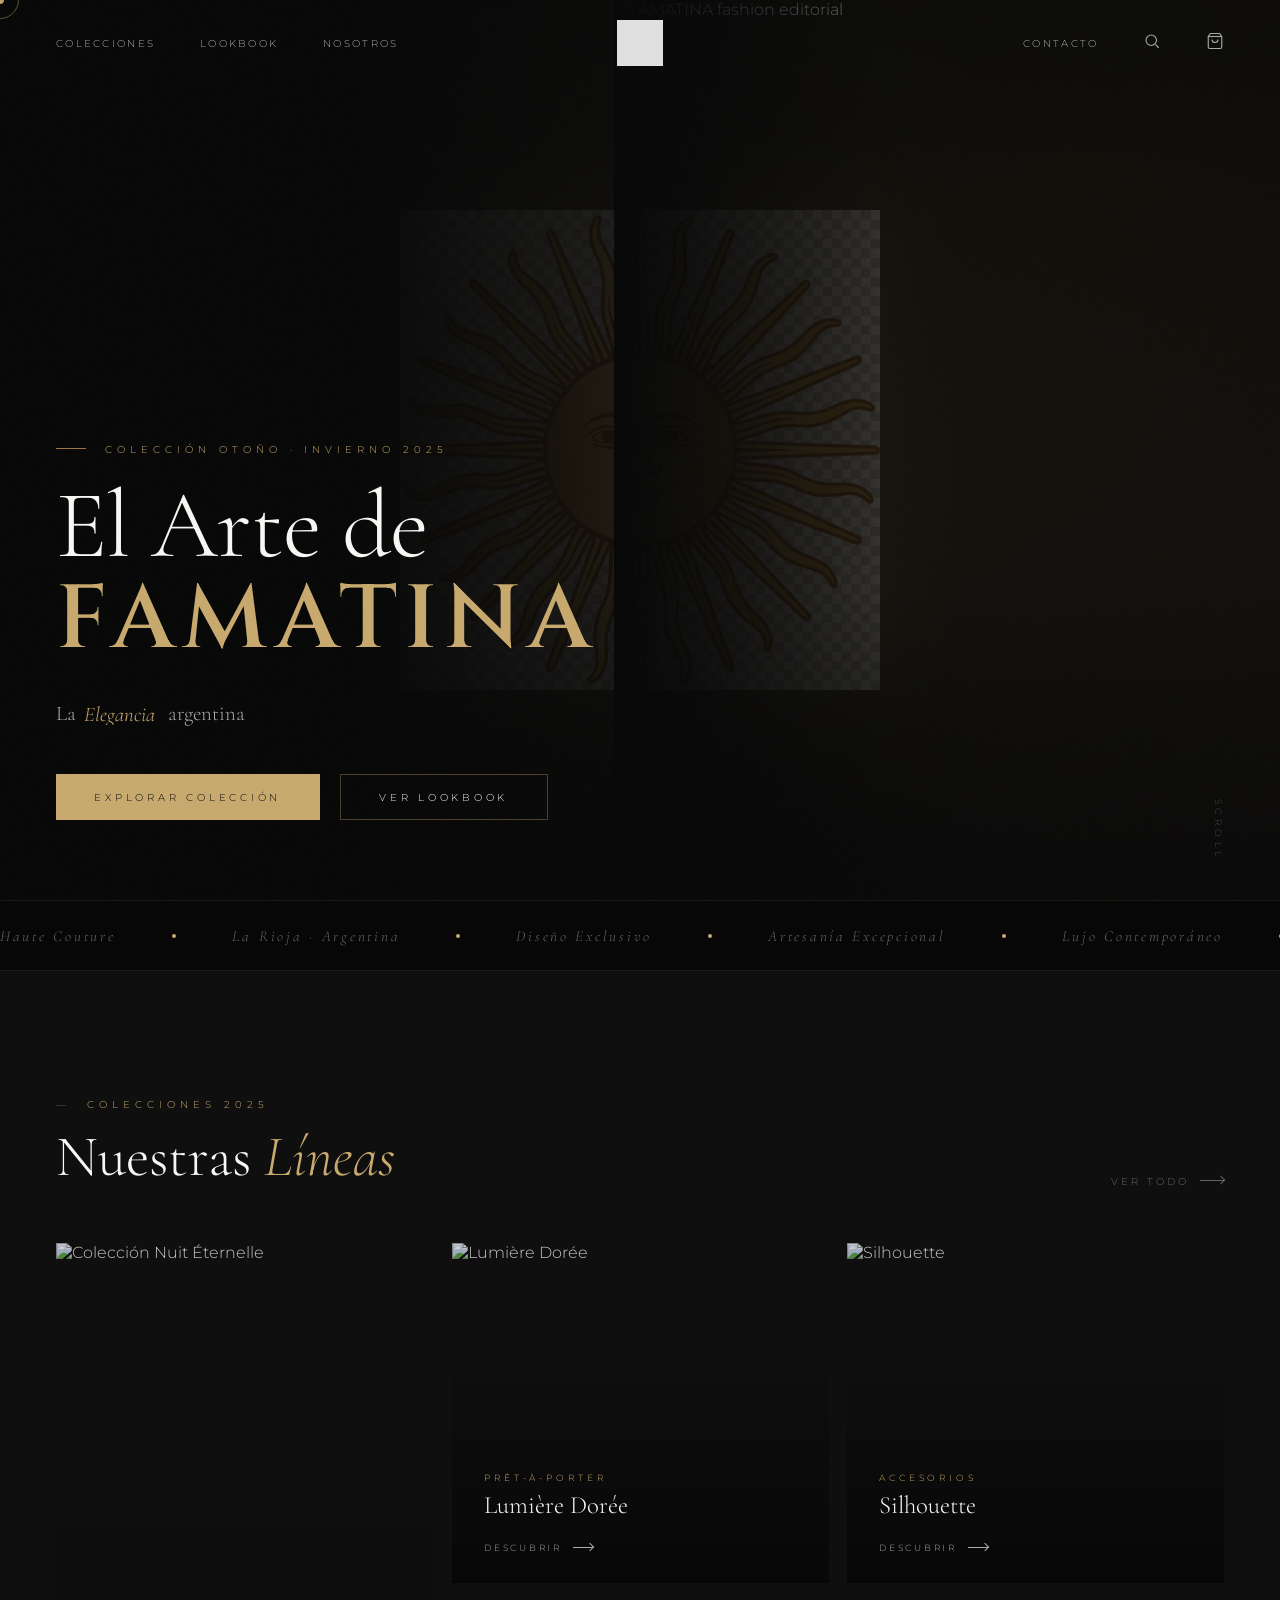
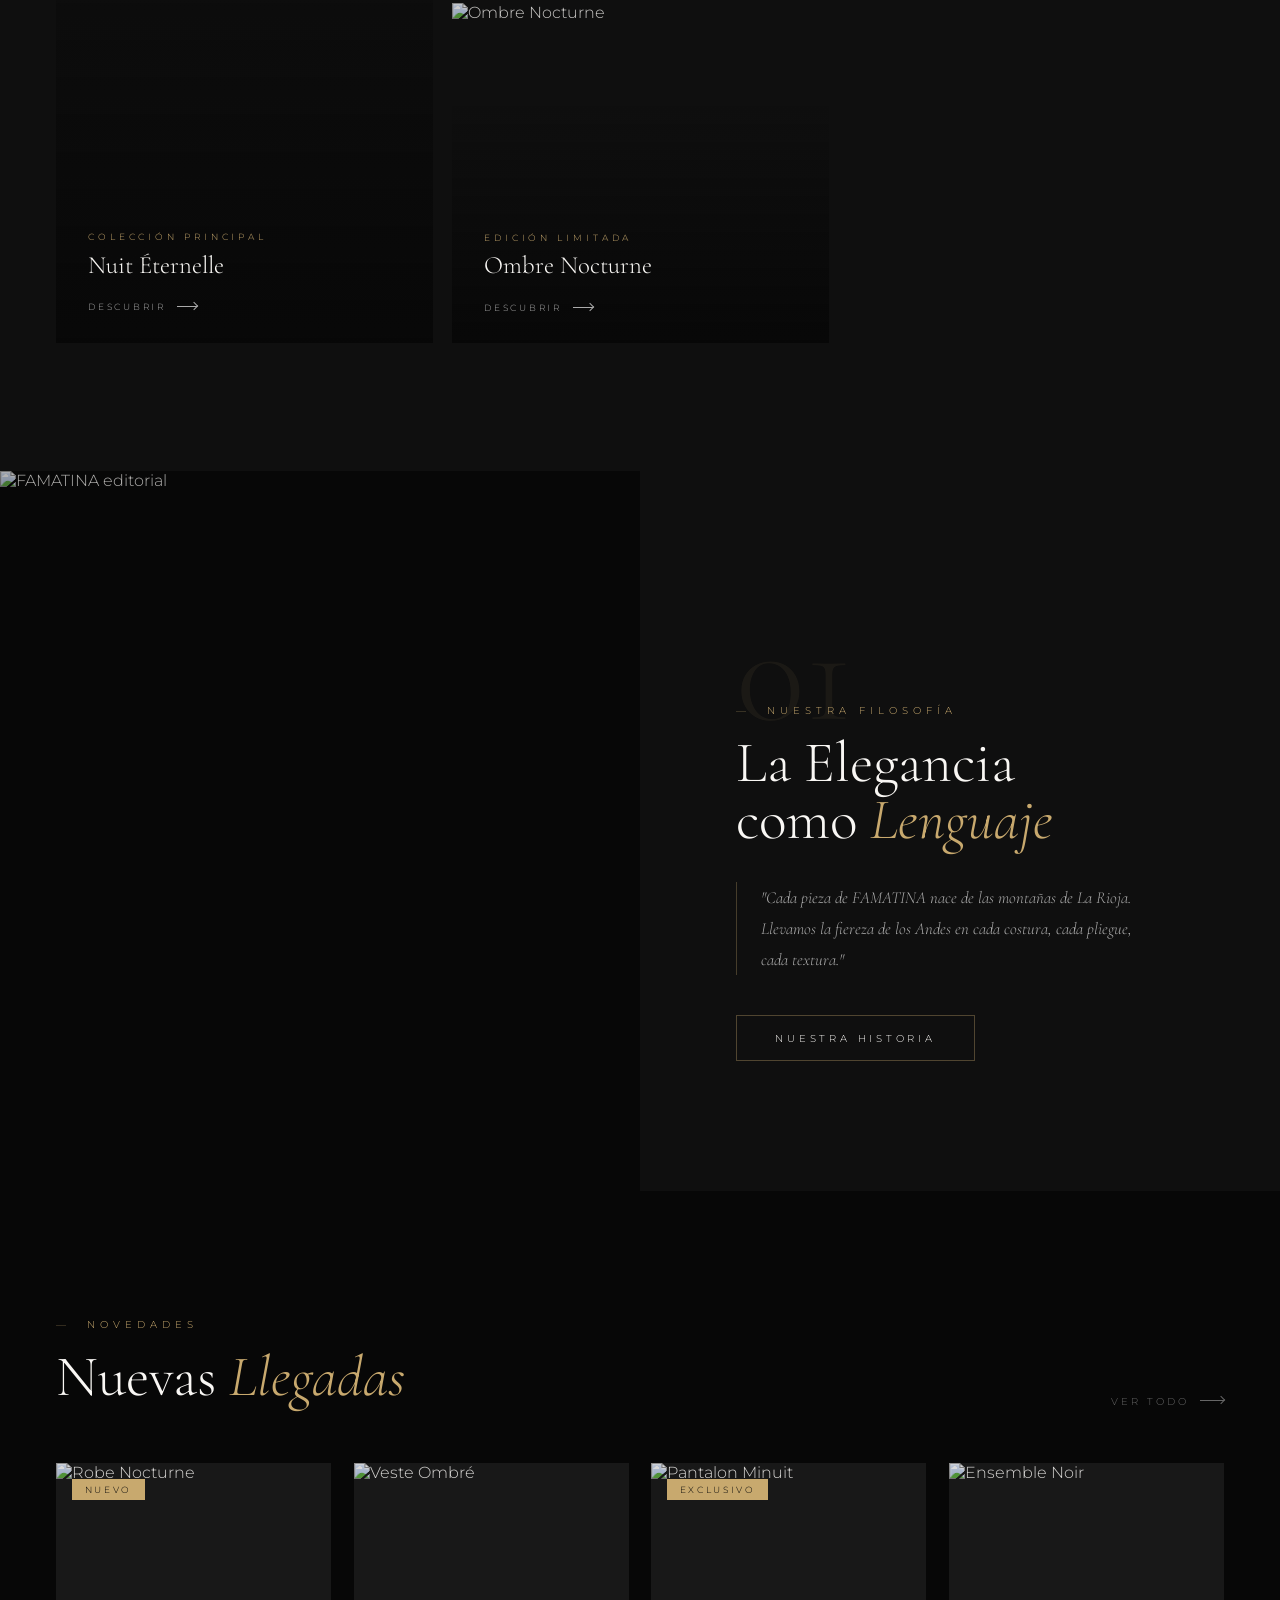
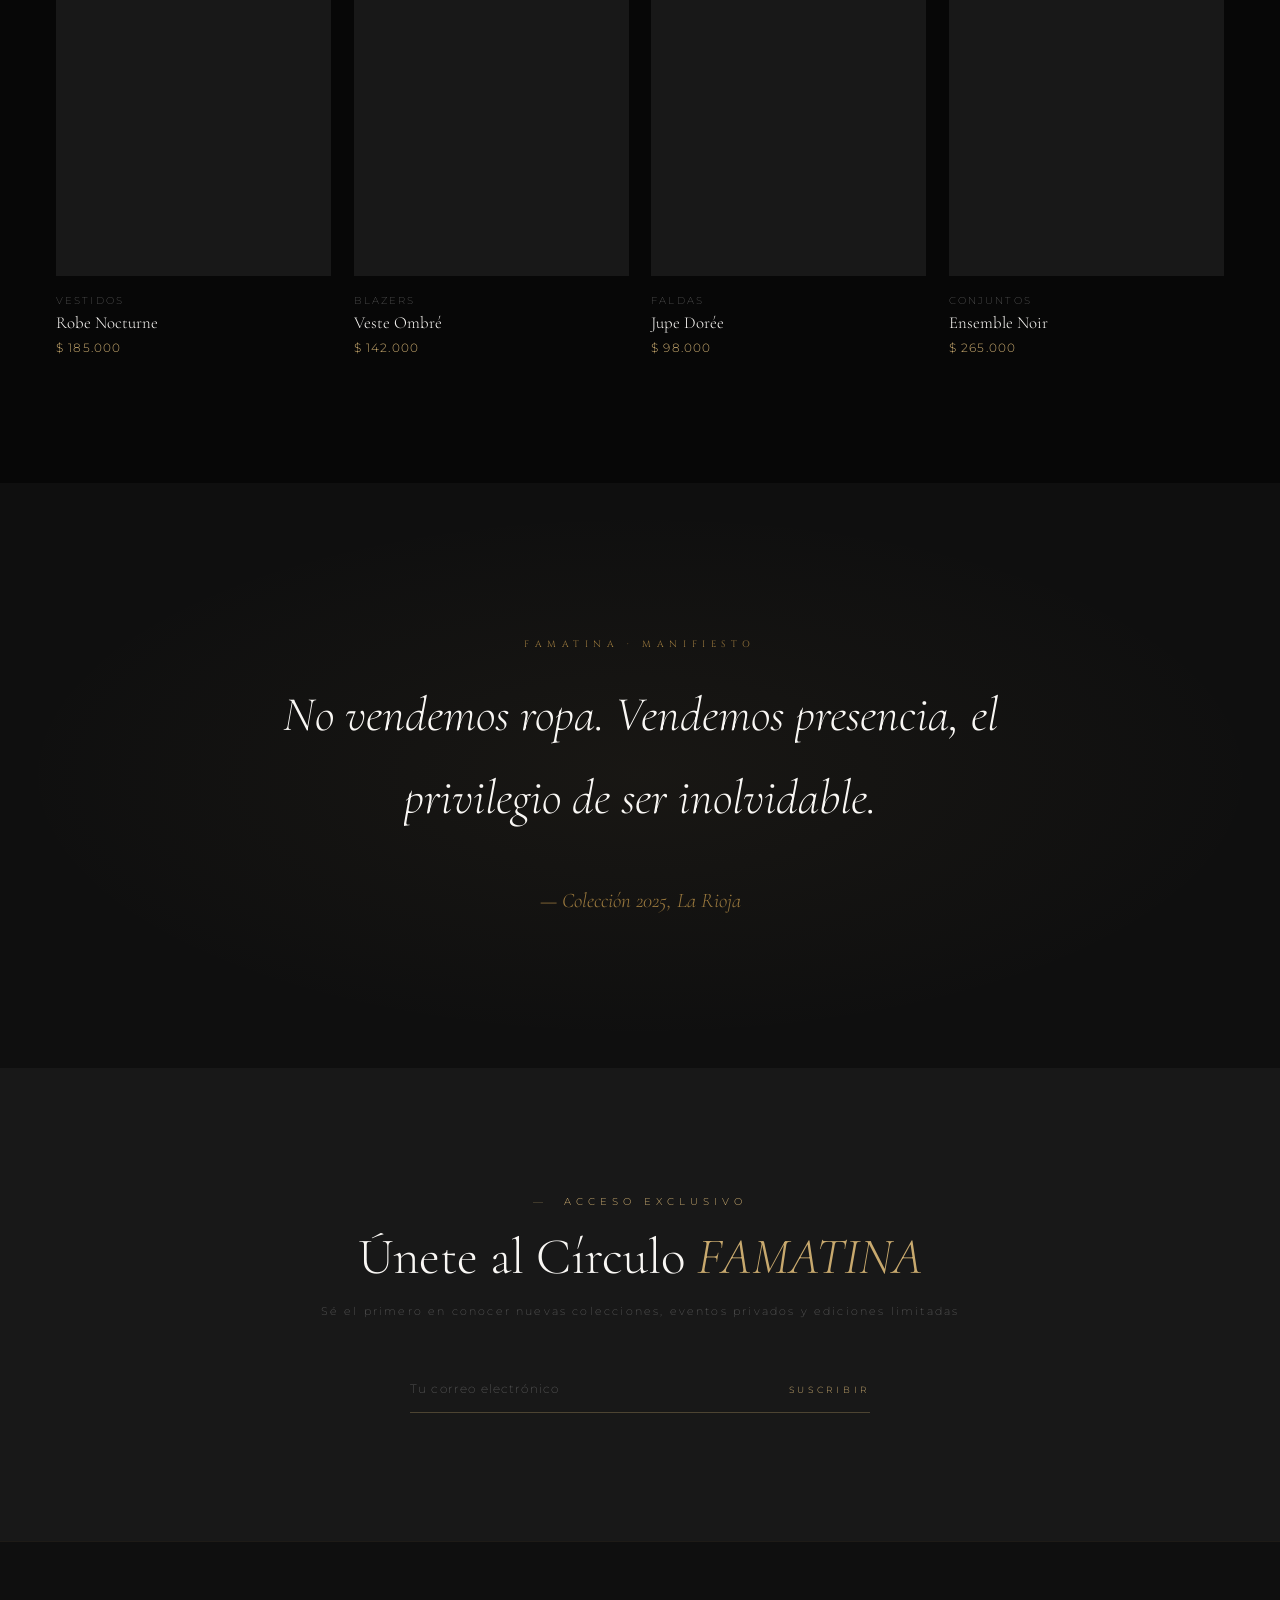
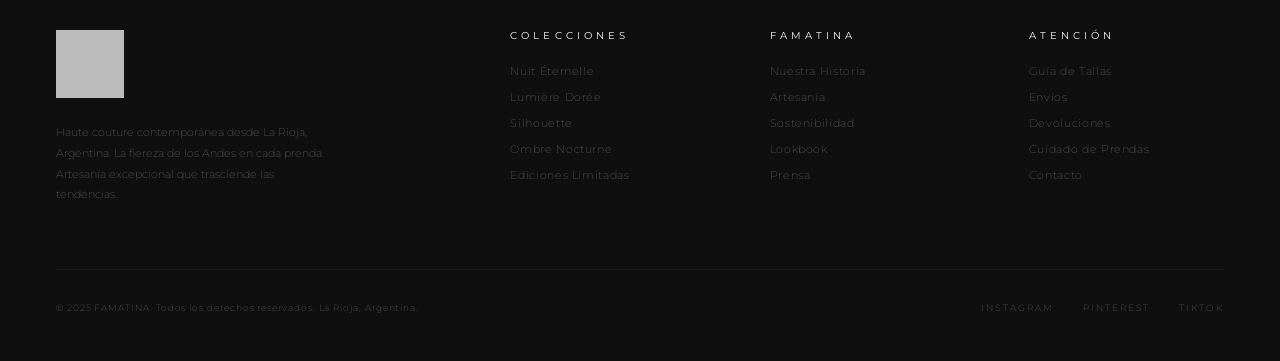
==== commit 1dc068e9: "Add logo image, sol.png hero, shorter loader and left-to-right letter reveal Co-Authored-By: Claude " ====
--- a/index.html
+++ b/index.html
@@ -193,7 +193,9 @@
 
 <!-- LOADER -->
 <div id="loader">
-  <div class="ld-logo scramble-text" data-text="FAMATINA">FAMATINA</div>
+  <div class="ld-logo">
+    <span class="lr-letter" style="animation-delay:0ms">F</span><span class="lr-letter" style="animation-delay:80ms">A</span><span class="lr-letter" style="animation-delay:160ms">M</span><span class="lr-letter" style="animation-delay:240ms">A</span><span class="lr-letter" style="animation-delay:320ms">T</span><span class="lr-letter" style="animation-delay:400ms">I</span><span class="lr-letter" style="animation-delay:480ms">N</span><span class="lr-letter" style="animation-delay:560ms">A</span>
+  </div>
   <div class="ld-line"></div>
   <div class="ld-sub">Haute Couture · La Rioja, Argentina</div>
   <div class="ld-bar"></div>
@@ -206,7 +208,7 @@
     <a href="lookbook.html" class="nav-link">Lookbook</a>
     <a href="nosotros.html" class="nav-link">Nosotros</a>
   </div>
-  <a href="index.html" class="nav-logo sparkle-el">FAMATINA</a>
+  <a href="index.html" class="nav-logo sparkle-el"><img src="logo.jpeg" alt="FAMATINA" class="nav-logo-img"></a>
   <div class="nav-group">
     <a href="contacto.html" class="nav-link">Contacto</a>
     <a href="#" aria-label="Buscar">
@@ -227,6 +229,9 @@
       <div class="beam beam-2"></div>
       <div class="beam beam-3"></div>
     </div>
+  </div>
+  <div class="hero-sol" id="hero-sol">
+    <img src="sol.png" alt="">
   </div>
   <div class="hero-panel">
     <img src="https://images.unsplash.com/photo-1515886657613-9f3515b0c78f?w=900&h=1200&fit=crop&auto=format&q=80" alt="FAMATINA fashion editorial" loading="eager">
@@ -416,7 +421,7 @@
 <footer>
   <div class="ft-top">
     <div>
-      <span class="ft-logo">FAMATINA</span>
+      <img src="logo.jpeg" alt="FAMATINA" class="ft-logo-img">
       <p class="ft-desc">Haute couture contemporánea desde La Rioja, Argentina. La fiereza de los Andes en cada prenda. Artesanía excepcional que trasciende las tendencias.</p>
     </div>
     <div>
--- a/styles.css
+++ b/styles.css
@@ -93,19 +93,27 @@
   font-family:var(--f-display);
   font-size:clamp(1.8rem,5vw,3.5rem);
   letter-spacing:.55em; color:var(--c-gold);
-  animation:fadeUp 1.2s var(--ease-out) forwards;
-}
+}
+/* Left-to-right letter reveal */
+.lr-letter {
+  display:inline-block;
+  opacity:0;
+  transform:translateX(-14px);
+  animation:lrReveal .35s var(--ease-out) forwards;
+}
+@keyframes lrReveal { to { opacity:1; transform:translateX(0); } }
+
 .ld-line {
   width:0; height:1px;
   background:linear-gradient(90deg,transparent,var(--c-gold),transparent);
   margin-top:1.2rem;
-  animation:lineGrow 1.6s .4s var(--ease-out) forwards;
+  animation:lineGrow .9s .3s var(--ease-out) forwards;
 }
 .ld-sub {
   font-size:.6rem; font-weight:200; letter-spacing:.55em;
   text-transform:uppercase; color:var(--c-gray);
   margin-top:1rem; opacity:0;
-  animation:fadeUp .8s 1.3s ease forwards;
+  animation:fadeUp .5s .7s ease forwards;
 }
 .ld-bar {
   position:absolute; bottom:2.5rem;
@@ -114,11 +122,43 @@
 .ld-bar::after {
   content:''; position:absolute; left:0; top:0; height:100%;
   background:var(--c-gold);
-  animation:barFill 2s .2s var(--ease-out) forwards;
+  animation:barFill 1s .1s var(--ease-out) forwards;
 }
 @keyframes fadeUp   { from{opacity:0;transform:translateY(16px)} to{opacity:1;transform:translateY(0)} }
 @keyframes lineGrow { from{width:0} to{width:200px} }
 @keyframes barFill  { from{width:0} to{width:100%} }
+
+/* Hero sol overlay */
+.hero-sol {
+  position:absolute; inset:0;
+  display:flex; align-items:center; justify-content:center;
+  z-index:1; pointer-events:none;
+  opacity:0; transition:opacity 1.4s ease .2s;
+}
+.hero-sol.visible { opacity:1; }
+.hero-sol img {
+  width:min(480px,50vw); height:auto;
+  object-fit:contain;
+  opacity:.18;
+  filter:drop-shadow(0 0 50px rgba(200,169,110,.4));
+}
+
+/* Logo image in nav and footer */
+.nav-logo-img {
+  height:46px; width:auto;
+  object-fit:contain;
+  filter:brightness(0) invert(1);
+  opacity:.88; transition:opacity .3s;
+}
+.nav-logo:hover .nav-logo-img { opacity:1; }
+
+.ft-logo-img {
+  height:68px; width:auto;
+  object-fit:contain;
+  display:block; margin-bottom:1.5rem;
+  filter:brightness(0) invert(1);
+  opacity:.72;
+}
 
 /* ════════════════════════════════
    NAVIGATION
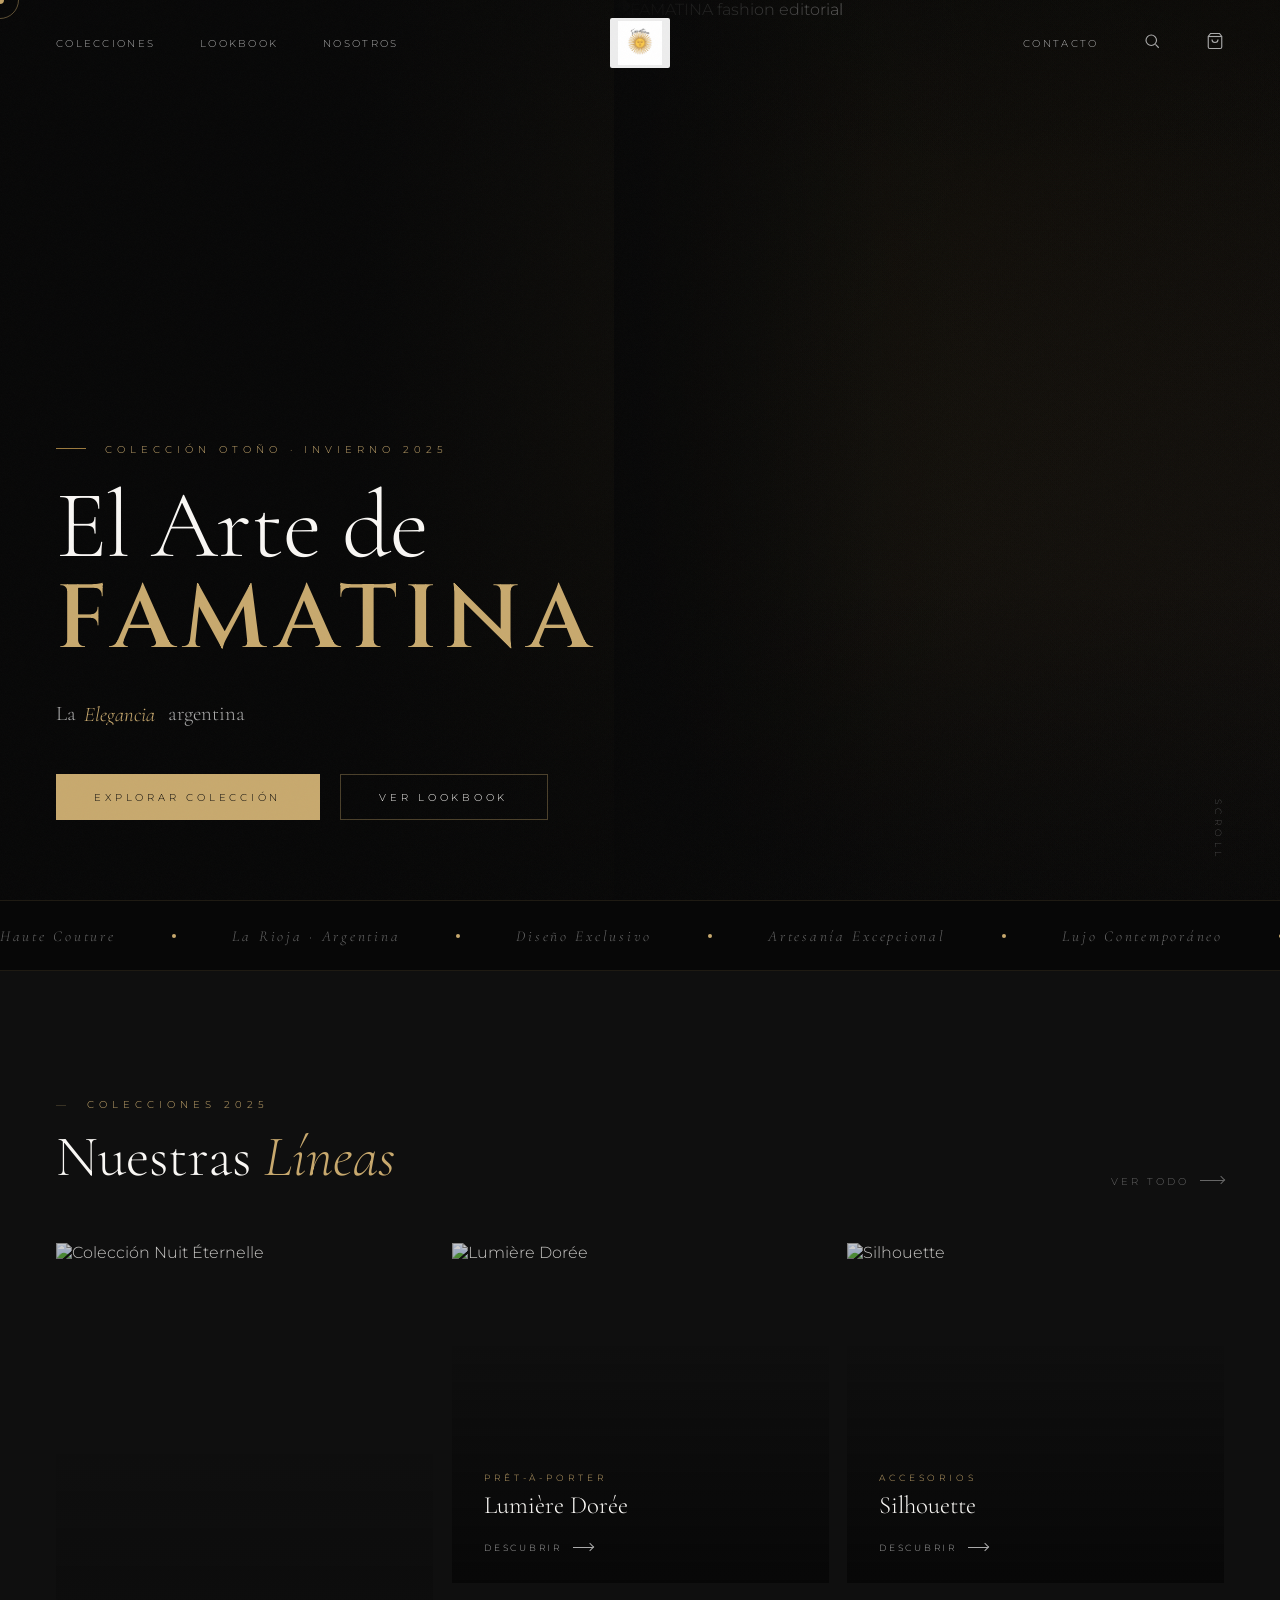
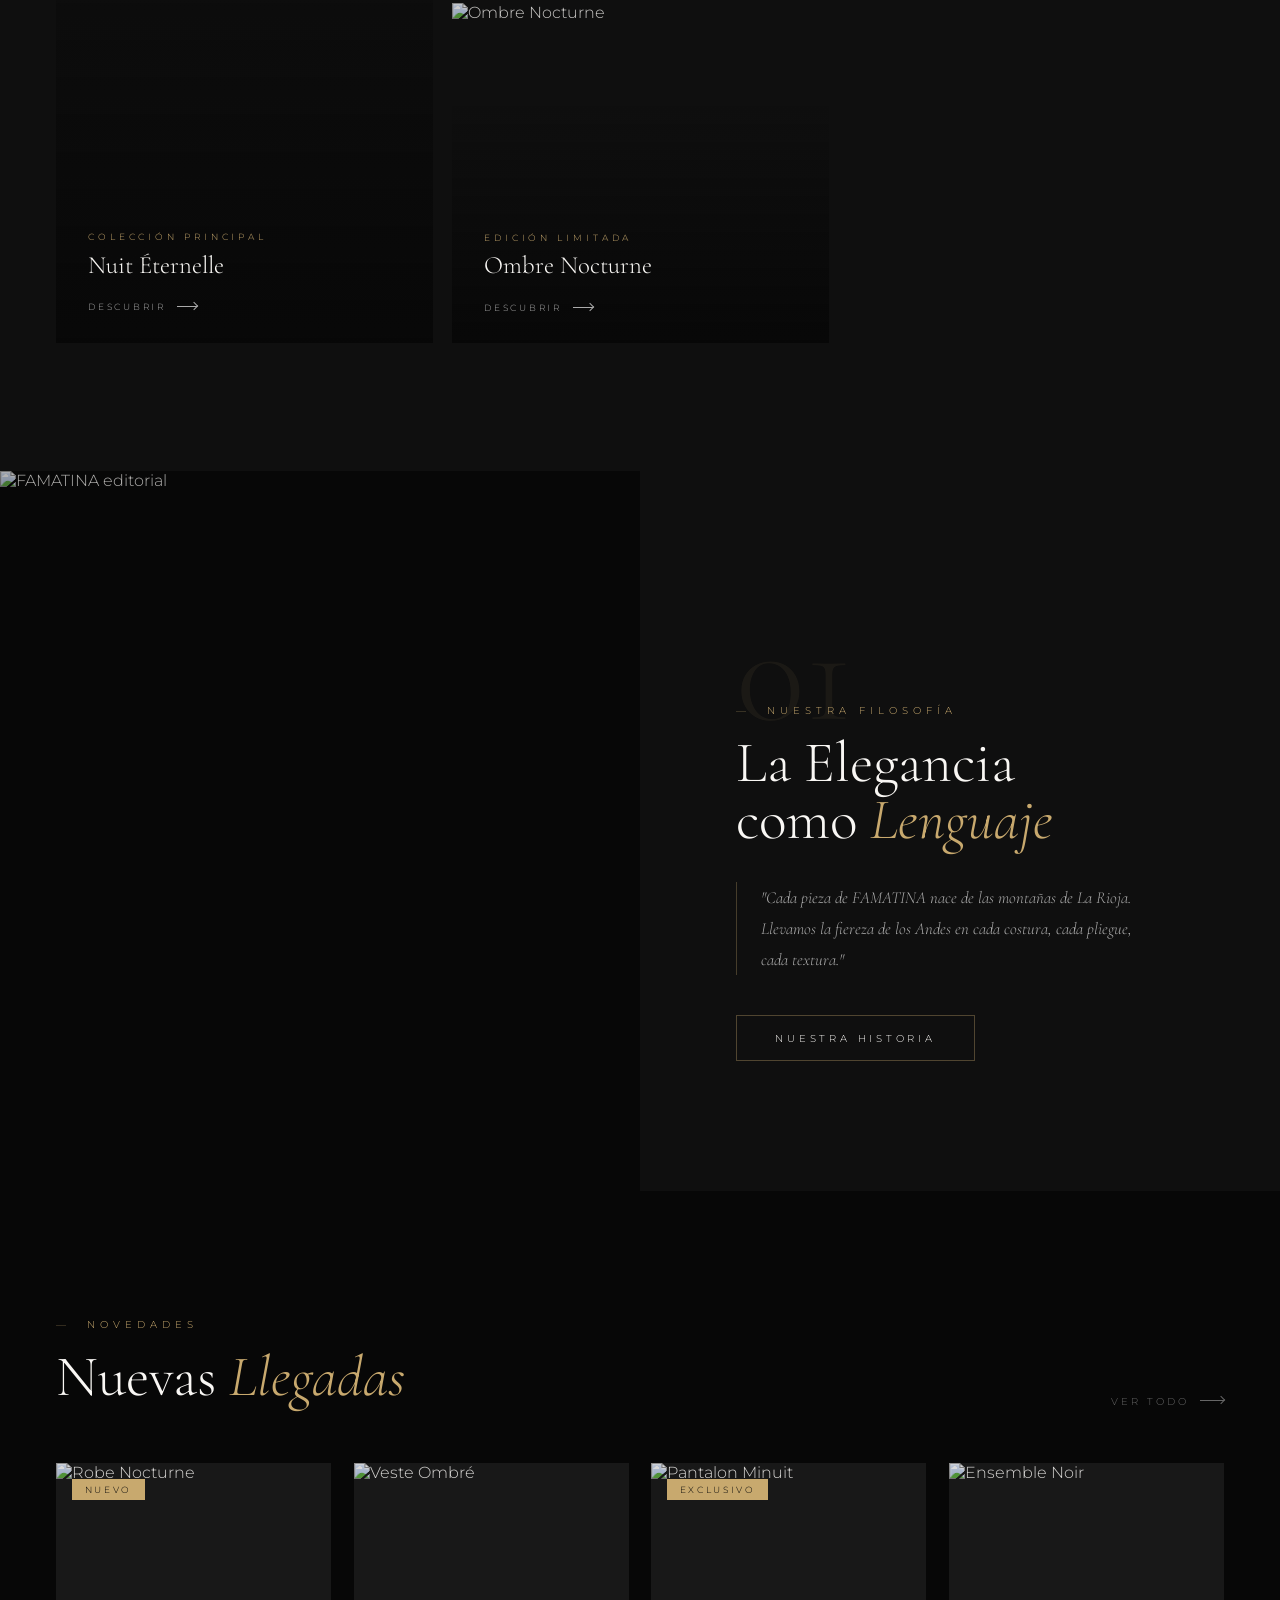
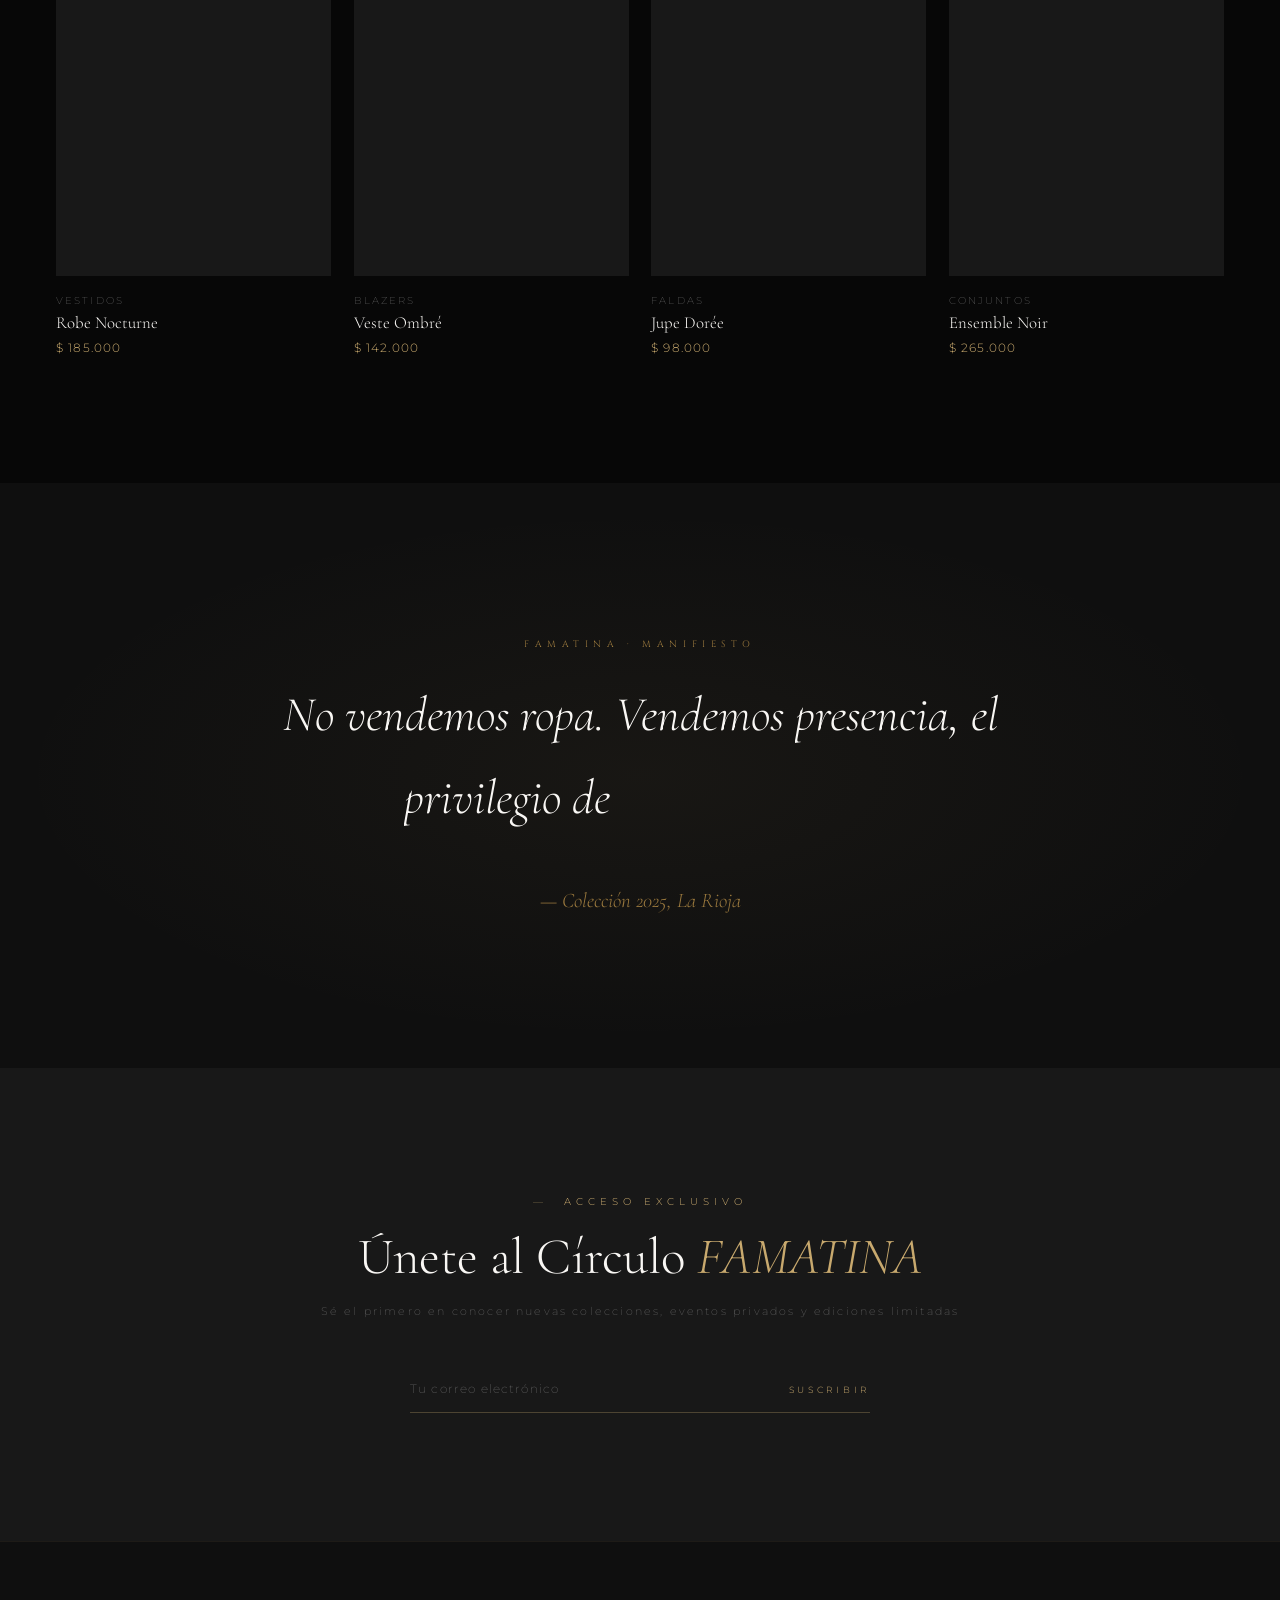
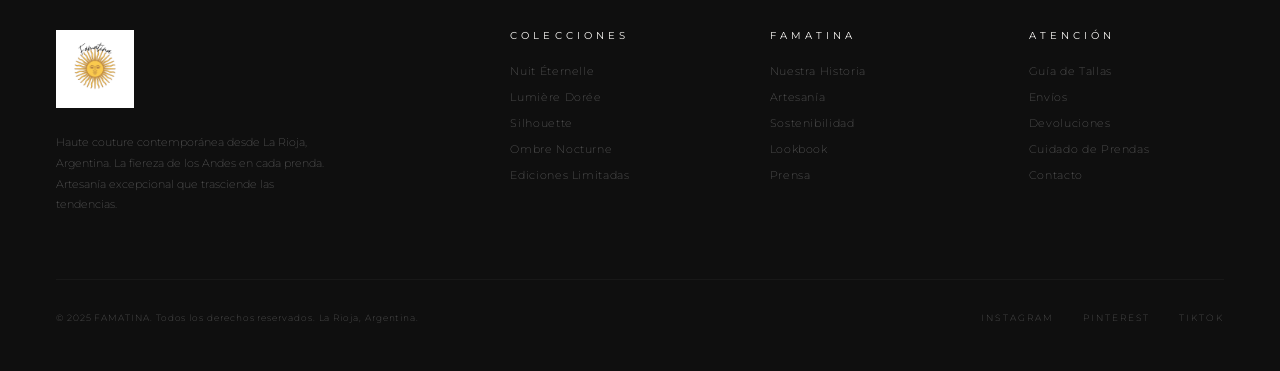
==== commit 3162b694: "Fix: sol.png inside loader behind text, logo shows actual design Co-Authored-By: Claude Sonnet 4.6 <" ====
--- a/index.html
+++ b/index.html
@@ -193,6 +193,9 @@
 
 <!-- LOADER -->
 <div id="loader">
+  <div class="ld-sol" id="ld-sol">
+    <img src="sol.png" alt="">
+  </div>
   <div class="ld-logo">
     <span class="lr-letter" style="animation-delay:0ms">F</span><span class="lr-letter" style="animation-delay:80ms">A</span><span class="lr-letter" style="animation-delay:160ms">M</span><span class="lr-letter" style="animation-delay:240ms">A</span><span class="lr-letter" style="animation-delay:320ms">T</span><span class="lr-letter" style="animation-delay:400ms">I</span><span class="lr-letter" style="animation-delay:480ms">N</span><span class="lr-letter" style="animation-delay:560ms">A</span>
   </div>
@@ -229,9 +232,6 @@
       <div class="beam beam-2"></div>
       <div class="beam beam-3"></div>
     </div>
-  </div>
-  <div class="hero-sol" id="hero-sol">
-    <img src="sol.png" alt="">
   </div>
   <div class="hero-panel">
     <img src="https://images.unsplash.com/photo-1515886657613-9f3515b0c78f?w=900&h=1200&fit=crop&auto=format&q=80" alt="FAMATINA fashion editorial" loading="eager">
--- a/styles.css
+++ b/styles.css
@@ -89,10 +89,25 @@
   transition:opacity .9s ease, visibility .9s ease;
 }
 #loader.gone { opacity:0; visibility:hidden; pointer-events:none; }
+/* Sol behind loader text */
+.ld-sol {
+  position:absolute; inset:0;
+  display:flex; align-items:center; justify-content:center;
+  pointer-events:none; z-index:0;
+  opacity:0; transition:opacity .9s ease;
+}
+.ld-sol.visible { opacity:1; }
+.ld-sol img {
+  width:min(420px,62vw); height:auto;
+  object-fit:contain;
+  opacity:.22;
+  filter:drop-shadow(0 0 50px rgba(200,169,110,.5));
+}
 .ld-logo {
   font-family:var(--f-display);
   font-size:clamp(1.8rem,5vw,3.5rem);
   letter-spacing:.55em; color:var(--c-gold);
+  position:relative; z-index:1;
 }
 /* Left-to-right letter reveal */
 .lr-letter {
@@ -128,36 +143,28 @@
 @keyframes lineGrow { from{width:0} to{width:200px} }
 @keyframes barFill  { from{width:0} to{width:100%} }
 
-/* Hero sol overlay */
-.hero-sol {
-  position:absolute; inset:0;
-  display:flex; align-items:center; justify-content:center;
-  z-index:1; pointer-events:none;
-  opacity:0; transition:opacity 1.4s ease .2s;
-}
-.hero-sol.visible { opacity:1; }
-.hero-sol img {
-  width:min(480px,50vw); height:auto;
+/* Logo image in nav — shows actual logo on a clean white badge */
+.nav-logo:has(.nav-logo-img) {
+  background:rgba(255,255,255,.93);
+  padding:3px 8px;
+  border-radius:2px;
+  letter-spacing:0;
+  transition:background .3s, padding .3s;
+}
+.nav-logo:hover:has(.nav-logo-img) {
+  background:rgba(255,255,255,1);
+}
+.nav-logo-img {
+  height:44px; width:auto;
   object-fit:contain;
-  opacity:.18;
-  filter:drop-shadow(0 0 50px rgba(200,169,110,.4));
-}
-
-/* Logo image in nav and footer */
-.nav-logo-img {
-  height:46px; width:auto;
-  object-fit:contain;
-  filter:brightness(0) invert(1);
-  opacity:.88; transition:opacity .3s;
-}
-.nav-logo:hover .nav-logo-img { opacity:1; }
-
+  display:block;
+}
+
+/* Logo in footer */
 .ft-logo-img {
-  height:68px; width:auto;
+  height:78px; width:auto;
   object-fit:contain;
   display:block; margin-bottom:1.5rem;
-  filter:brightness(0) invert(1);
-  opacity:.72;
 }
 
 /* ════════════════════════════════
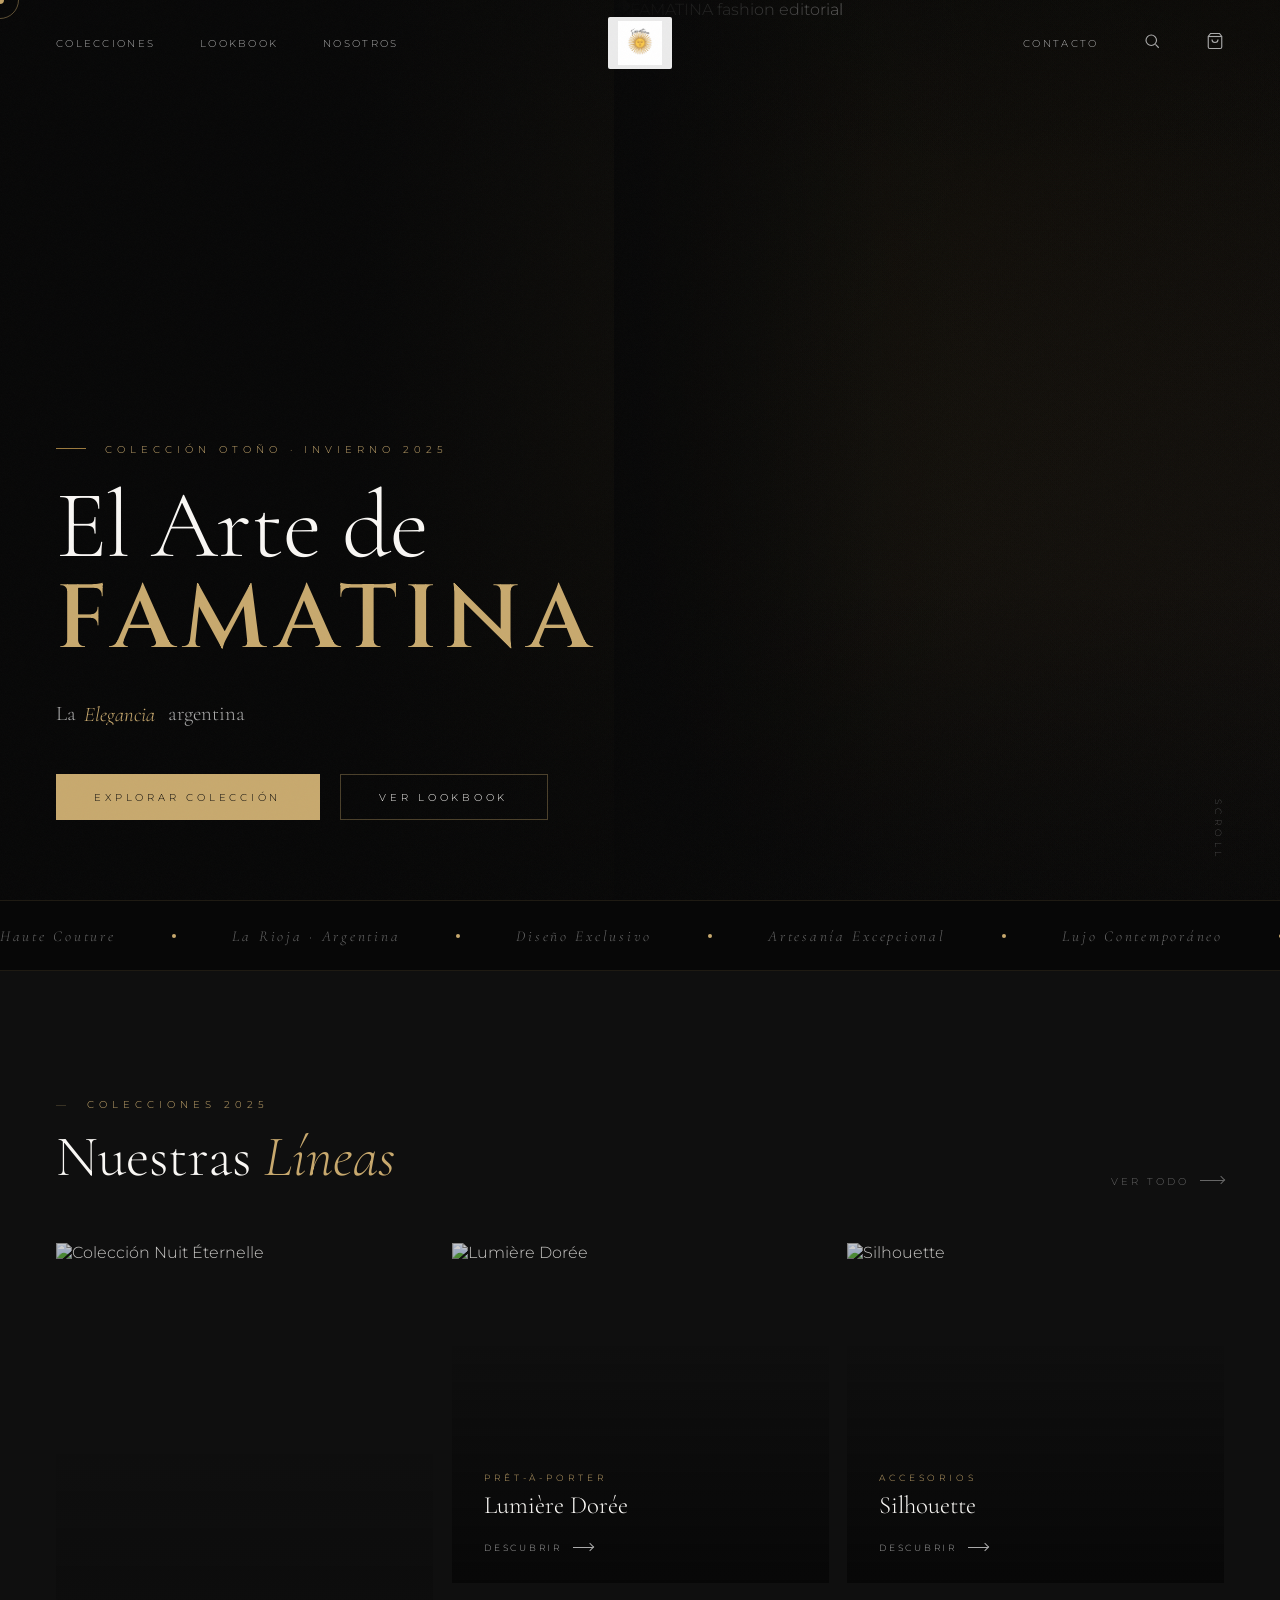
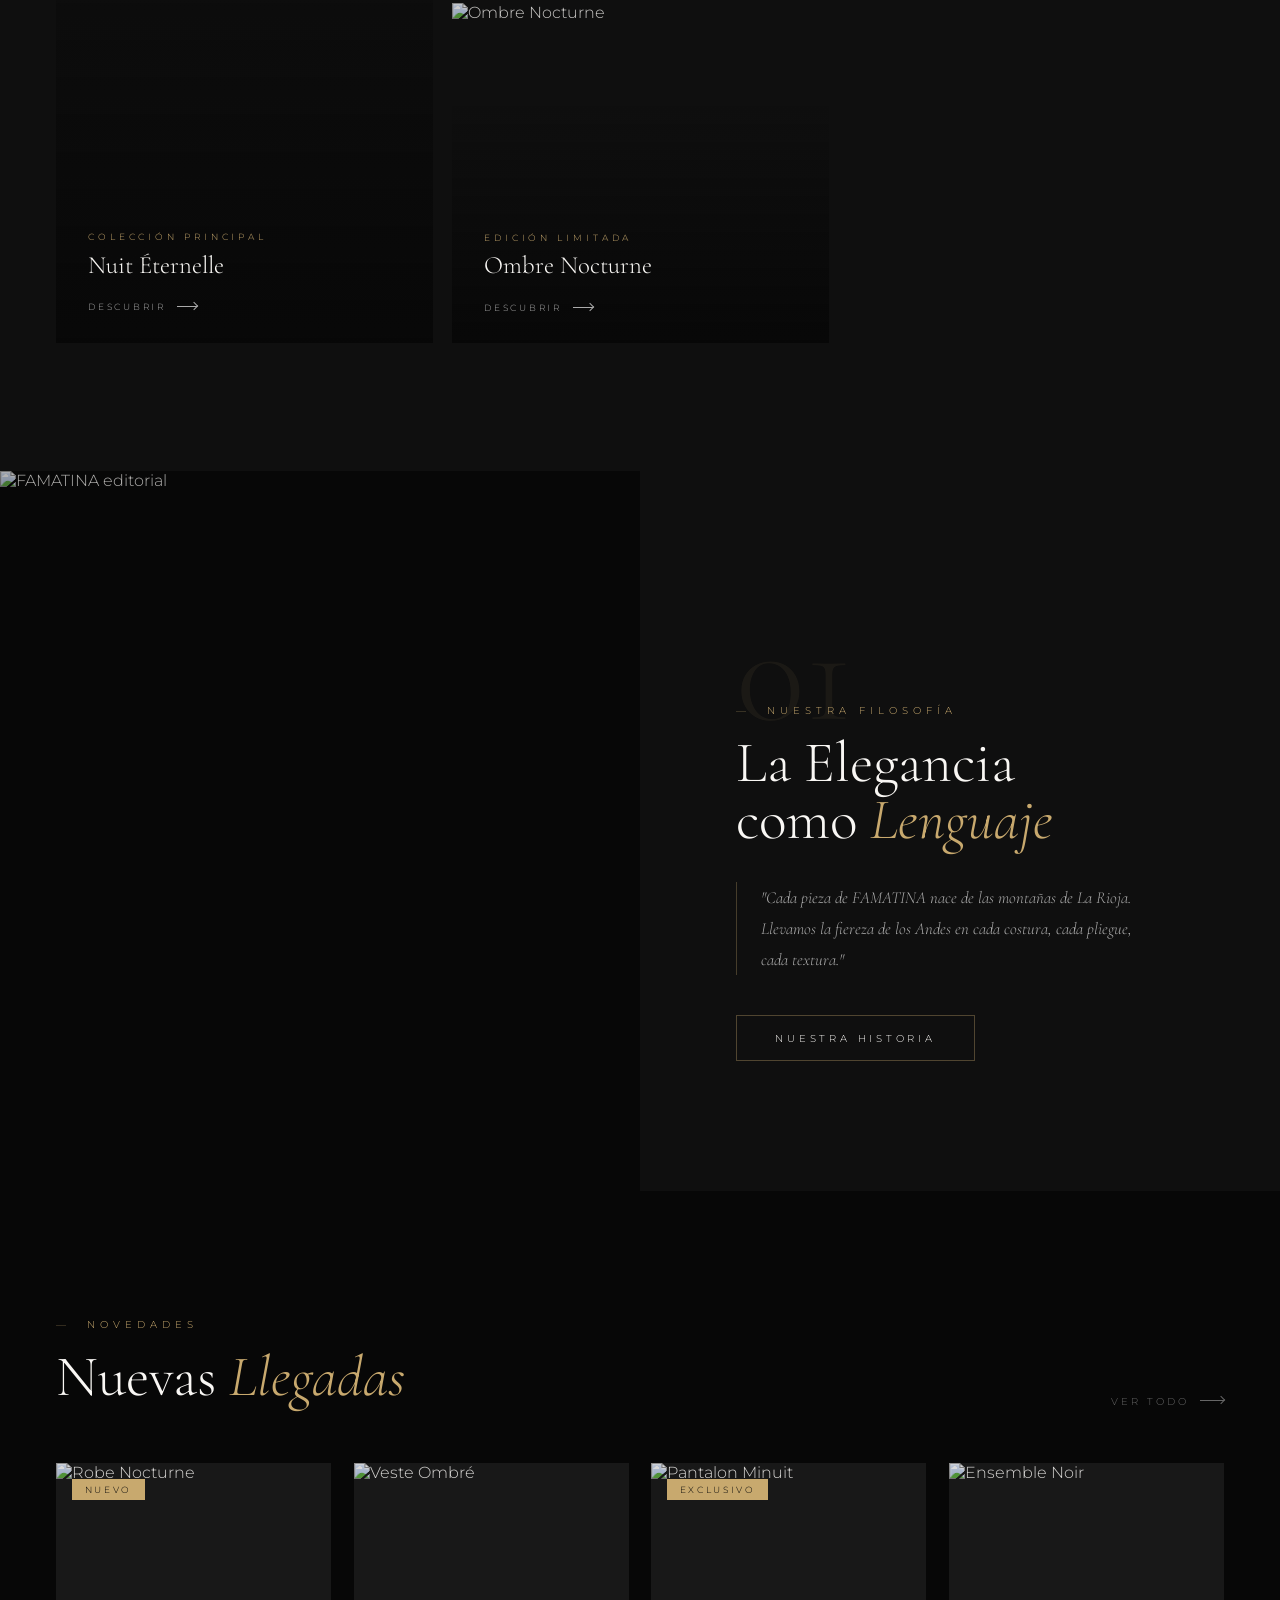
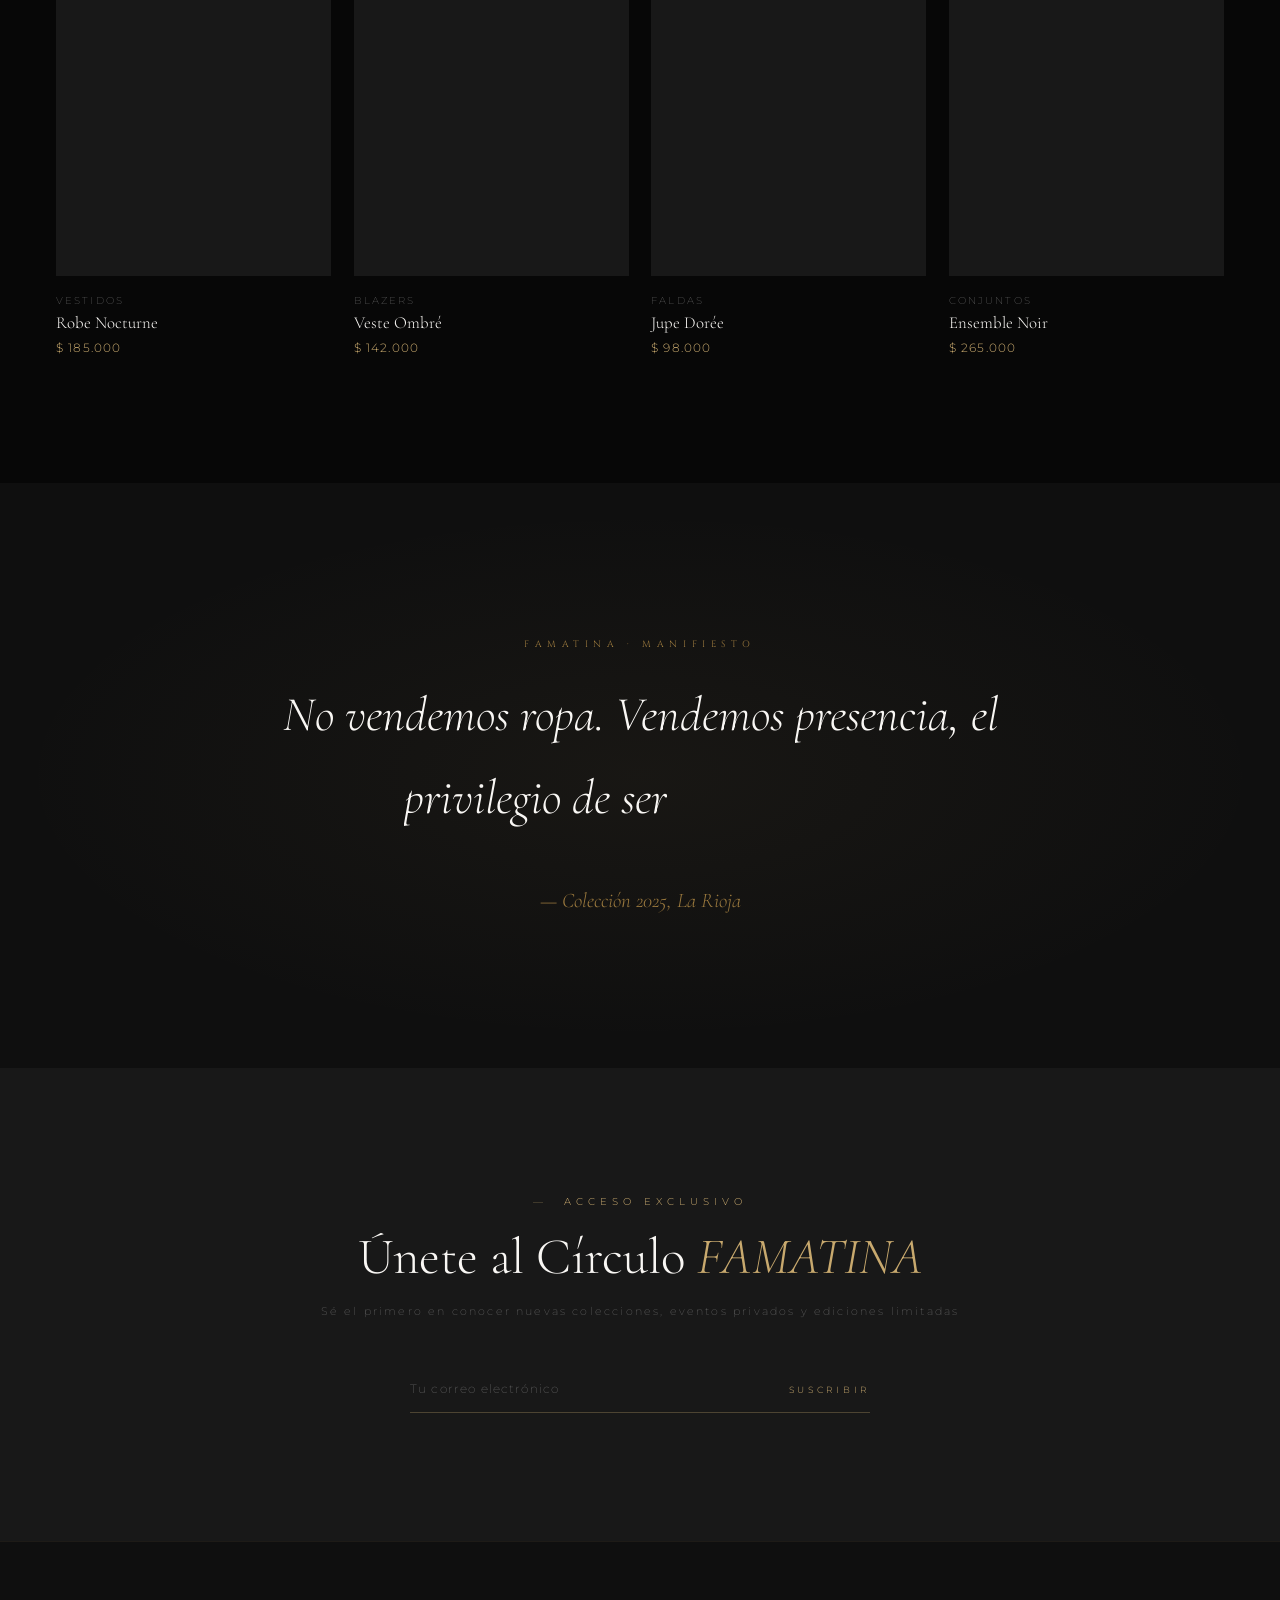
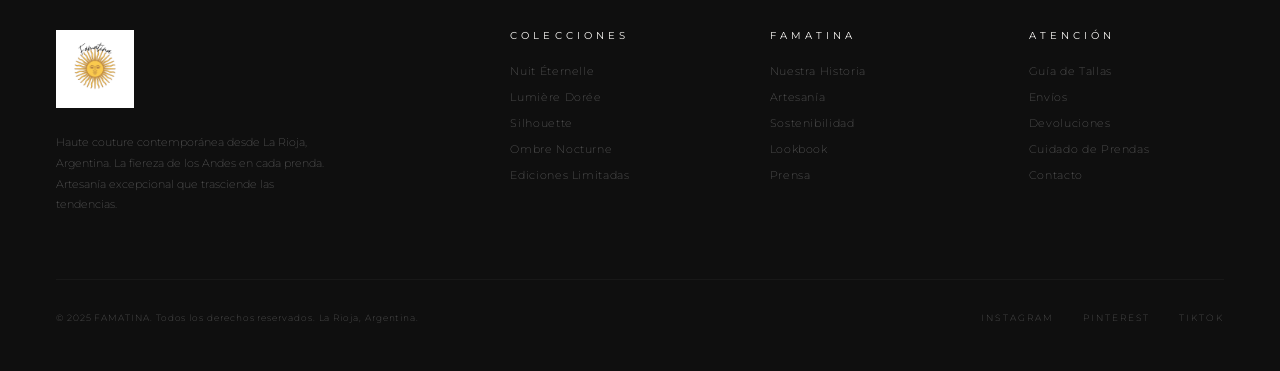
==== commit 21f9bb89: "Remove sol from loader, keep only FAMATINA letter reveal Co-Authored-By: Claude Sonnet 4.6 <noreply@" ====
--- a/index.html
+++ b/index.html
@@ -193,9 +193,6 @@
 
 <!-- LOADER -->
 <div id="loader">
-  <div class="ld-sol" id="ld-sol">
-    <img src="sol.png" alt="">
-  </div>
   <div class="ld-logo">
     <span class="lr-letter" style="animation-delay:0ms">F</span><span class="lr-letter" style="animation-delay:80ms">A</span><span class="lr-letter" style="animation-delay:160ms">M</span><span class="lr-letter" style="animation-delay:240ms">A</span><span class="lr-letter" style="animation-delay:320ms">T</span><span class="lr-letter" style="animation-delay:400ms">I</span><span class="lr-letter" style="animation-delay:480ms">N</span><span class="lr-letter" style="animation-delay:560ms">A</span>
   </div>
--- a/styles.css
+++ b/styles.css
@@ -98,16 +98,43 @@
 }
 .ld-sol.visible { opacity:1; }
 .ld-sol img {
-  width:min(420px,62vw); height:auto;
-  object-fit:contain;
-  opacity:.22;
-  filter:drop-shadow(0 0 50px rgba(200,169,110,.5));
-}
+  /* !important overrides the global img{width:100%;height:100%} */
+  width:380px !important;
+  max-width:58vw !important;
+  height:auto !important;
+  object-fit:contain !important;
+  opacity:.2;
+  filter:drop-shadow(0 0 60px rgba(200,169,110,.6));
+}
+/* All loader text content sits above the sol */
 .ld-logo {
   font-family:var(--f-display);
   font-size:clamp(1.8rem,5vw,3.5rem);
   letter-spacing:.55em; color:var(--c-gold);
-  position:relative; z-index:1;
+  position:relative; z-index:5;
+}
+.ld-line {
+  width:0; height:1px;
+  background:linear-gradient(90deg,transparent,var(--c-gold),transparent);
+  margin-top:1.2rem;
+  position:relative; z-index:5;
+  animation:lineGrow .9s .3s var(--ease-out) forwards;
+}
+.ld-sub {
+  font-size:.6rem; font-weight:200; letter-spacing:.55em;
+  text-transform:uppercase; color:var(--c-gray);
+  margin-top:1rem; opacity:0;
+  position:relative; z-index:5;
+  animation:fadeUp .5s .7s ease forwards;
+}
+.ld-bar {
+  position:absolute; bottom:2.5rem; z-index:5;
+  width:120px; height:1px; background:var(--c-mid); overflow:hidden;
+}
+.ld-bar::after {
+  content:''; position:absolute; left:0; top:0; height:100%;
+  background:var(--c-gold);
+  animation:barFill 1s .1s var(--ease-out) forwards;
 }
 /* Left-to-right letter reveal */
 .lr-letter {
@@ -117,53 +144,23 @@
   animation:lrReveal .35s var(--ease-out) forwards;
 }
 @keyframes lrReveal { to { opacity:1; transform:translateX(0); } }
-
-.ld-line {
-  width:0; height:1px;
-  background:linear-gradient(90deg,transparent,var(--c-gold),transparent);
-  margin-top:1.2rem;
-  animation:lineGrow .9s .3s var(--ease-out) forwards;
-}
-.ld-sub {
-  font-size:.6rem; font-weight:200; letter-spacing:.55em;
-  text-transform:uppercase; color:var(--c-gray);
-  margin-top:1rem; opacity:0;
-  animation:fadeUp .5s .7s ease forwards;
-}
-.ld-bar {
-  position:absolute; bottom:2.5rem;
-  width:120px; height:1px; background:var(--c-mid); overflow:hidden;
-}
-.ld-bar::after {
-  content:''; position:absolute; left:0; top:0; height:100%;
-  background:var(--c-gold);
-  animation:barFill 1s .1s var(--ease-out) forwards;
-}
 @keyframes fadeUp   { from{opacity:0;transform:translateY(16px)} to{opacity:1;transform:translateY(0)} }
 @keyframes lineGrow { from{width:0} to{width:200px} }
 @keyframes barFill  { from{width:0} to{width:100%} }
 
-/* Logo image in nav — shows actual logo on a clean white badge */
-.nav-logo:has(.nav-logo-img) {
-  background:rgba(255,255,255,.93);
-  padding:3px 8px;
-  border-radius:2px;
-  letter-spacing:0;
-  transition:background .3s, padding .3s;
-}
-.nav-logo:hover:has(.nav-logo-img) {
-  background:rgba(255,255,255,1);
-}
+/* Logo image in nav and footer */
 .nav-logo-img {
-  height:44px; width:auto;
-  object-fit:contain;
+  height:44px;
+  width:auto !important;
+  height:44px !important;
+  object-fit:contain !important;
   display:block;
 }
-
-/* Logo in footer */
 .ft-logo-img {
-  height:78px; width:auto;
-  object-fit:contain;
+  height:78px;
+  width:auto !important;
+  height:78px !important;
+  object-fit:contain !important;
   display:block; margin-bottom:1.5rem;
 }
 
@@ -200,9 +197,13 @@
   font-family:var(--f-display);
   font-size:1.25rem; letter-spacing:.42em; color:var(--c-gold); font-weight:400;
   position:absolute; left:50%; transform:translateX(-50%);
-  transition:letter-spacing .4s var(--ease-out);
-}
-.nav-logo:hover { letter-spacing:.55em; }
+  background:rgba(255,255,255,.92);
+  padding:4px 10px;
+  border-radius:2px;
+  line-height:0;
+  transition:background .3s;
+}
+.nav-logo:hover { background:rgba(255,255,255,1); }
 .nav-ico {
   width:18px; height:18px; stroke:var(--c-silver);
   fill:none; stroke-width:1.5; transition:stroke .3s;
